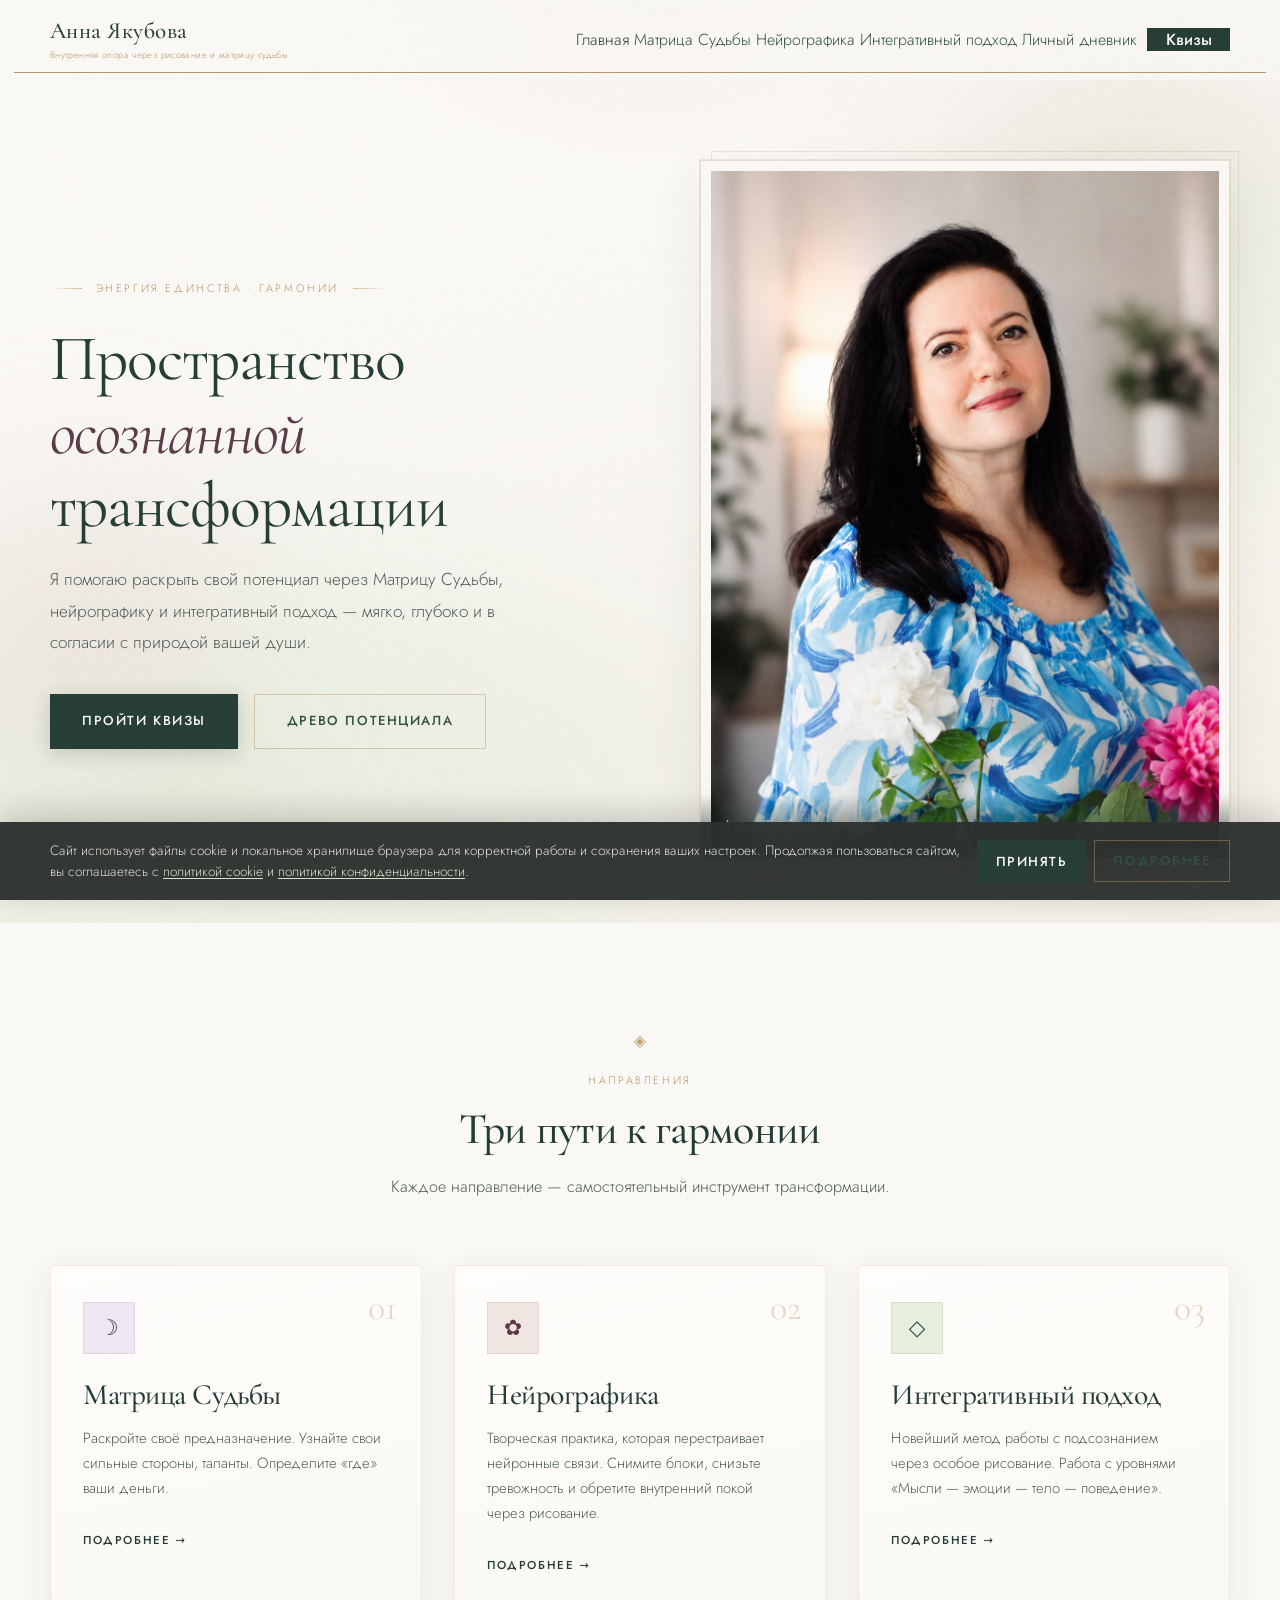
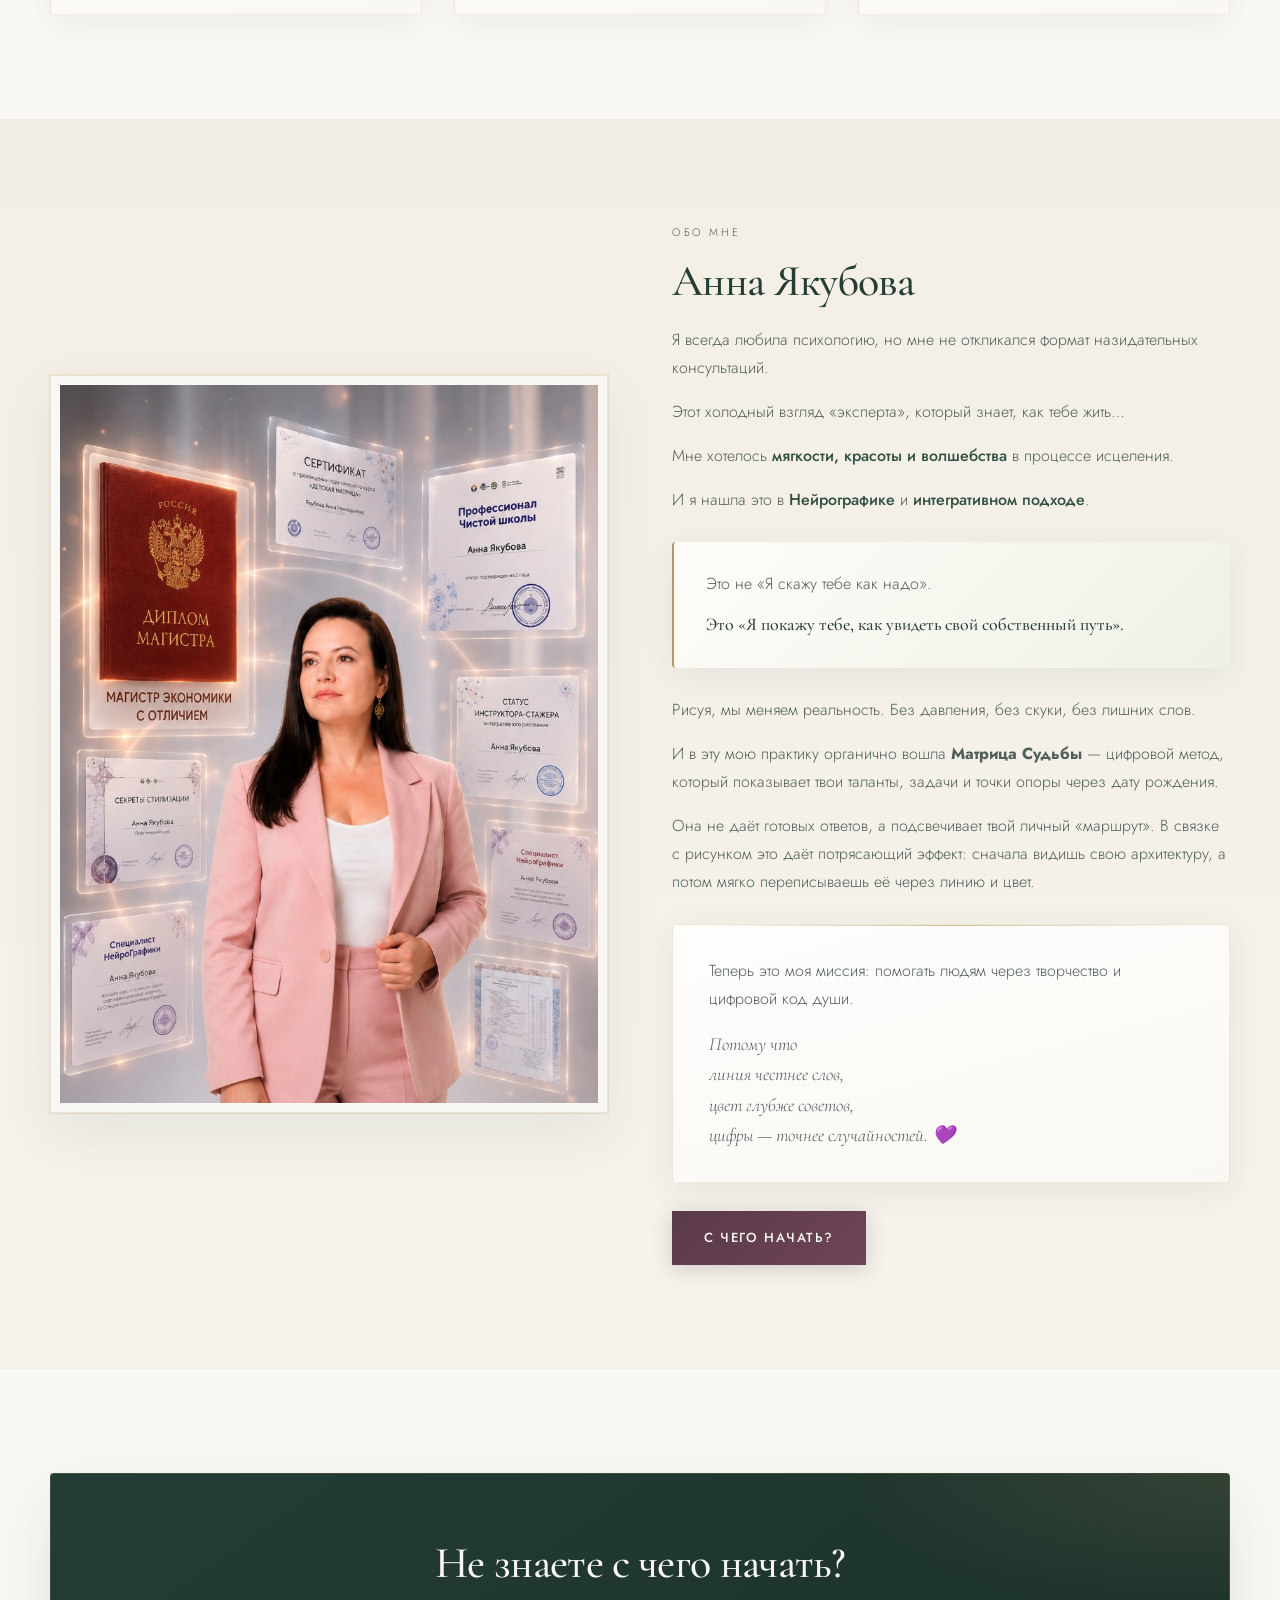
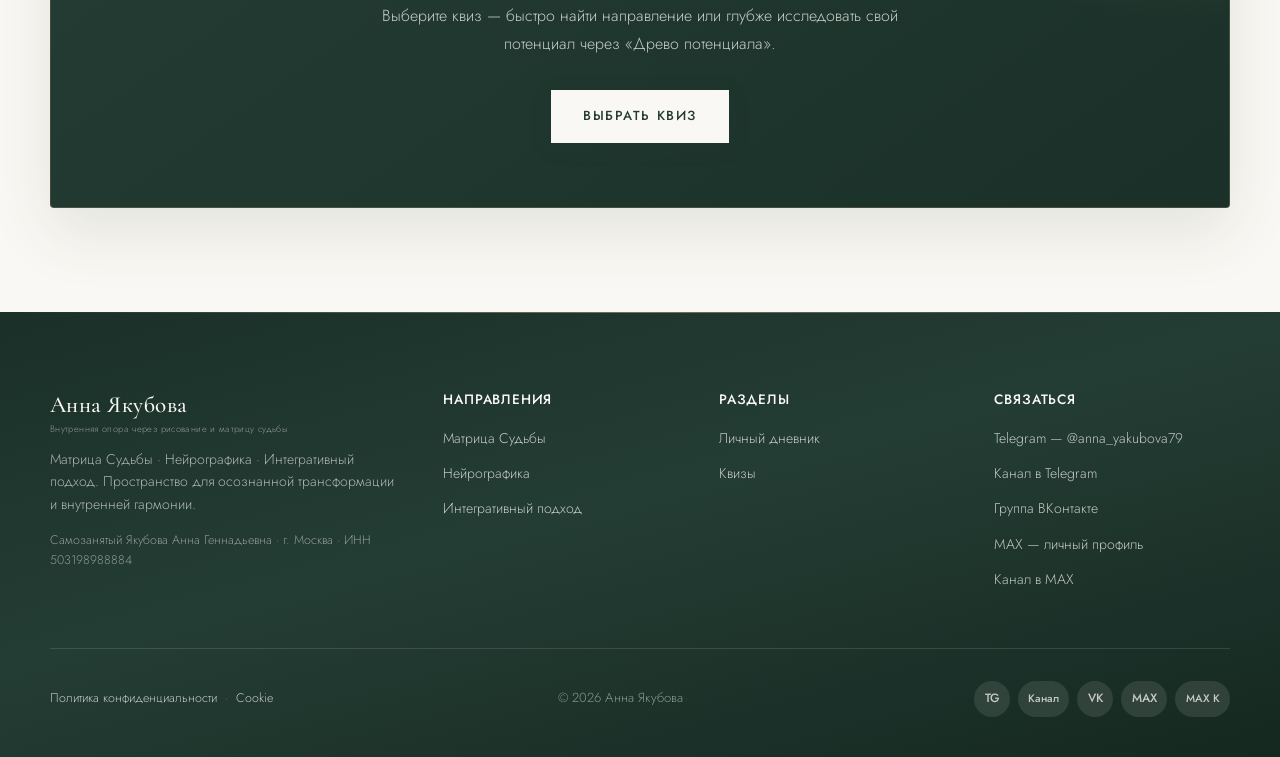
==== index.html @ 4d82ec70 "Заменить слоган «Путь к гармонии» на новый под именем Анны. Co-authored-by: Cursor <cursoragent@curs" ====
﻿<!DOCTYPE html>
<html lang="ru">
<head>
  <meta charset="UTF-8">
  <meta name="viewport" content="width=device-width, initial-scale=1.0">
  <meta name="yandex-verification" content="257dbd13c54fefb5">
  <meta name="description" content="Анна Якубова — эксперт по Матрице Судьбы, нейрографике и интегративному подходу. Гармония, осознанность, трансформация.">
  <title>Анна Якубова — Матрица Судьбы, Нейрографика, Интегративный подход</title>
  <link rel="preconnect" href="https://fonts.googleapis.com">
  <link rel="preconnect" href="https://fonts.gstatic.com" crossorigin>
  <link href="https://fonts.googleapis.com/css2?family=Cormorant+Garamond:ital,wght@0,400;0,500;0,600;1,400;1,500&family=Jost:ital,wght@0,300;0,400;0,500;0,600;1,300&display=swap" rel="stylesheet">
  <link rel="stylesheet" href="css/styles.css?v=premium2026">
  <script src="js/config.js"></script>
  <script src="js/seo.js"></script>
</head>
<body>

  <header class="header">
    <div class="container header__inner">
      <a href="index.html" class="logo">
        <span class="logo__name">Анна Якубова</span>
        <span class="logo__tagline">Внутренняя опора через рисование и матрицу судьбы</span>
      </a>
      <button class="burger" aria-label="Меню">
        <span></span><span></span><span></span>
      </button>
      <nav class="nav">
        <a href="index.html" class="nav__link">Главная</a>
        <a href="matrica-sudby.html" class="nav__link">Матрица Судьбы</a>
        <a href="neyrografika.html" class="nav__link">Нейрографика</a>
        <a href="integrativny-podhod.html" class="nav__link">Интегративный подход</a>
        <a href="dnevnik.html" class="nav__link">Личный дневник</a>
        <a href="quiz.html" class="nav__link nav__link--cta">Квизы</a>
      </nav>
    </div>
  </header>

  <main>
    <section class="hero">
      <div class="hero__bg"></div>
      <div class="hero__orb hero__orb--1"></div>
      <div class="hero__orb hero__orb--2"></div>

      <div class="container hero__layout">
        <div class="hero__content reveal">
          <span class="hero__label">Энергия единства · гармонии</span>
          <h1 class="hero__title">Пространство <em>осознанной</em> трансформации</h1>
          <p class="hero__subtitle">
            Я помогаю раскрыть свой потенциал через Матрицу Судьбы, нейрографику
            и интегративный подход — мягко, глубоко и в согласии с природой вашей души.
          </p>
          <div class="hero__actions">
            <a href="quiz.html" class="btn btn--primary">Пройти квизы</a>
            <a href="potencial-drevo.html" class="btn btn--secondary">Древо потенциала</a>
          </div>
        </div>

        <aside class="hero__aside reveal reveal-delay-2">
          <div class="hero__photo">
            <img
              src="images/anna-yakubova.png"
              alt="Анна Якубова — эксперт по Матрице Судьбы, нейрографике и интегративному подходу"
              width="340"
              height="453"
              loading="eager"
            >
            <span class="hero__photo-caption">Анна Якубова</span>
          </div>
        </aside>
      </div>

      <div class="hero__scroll" aria-hidden="true">
        <span>Листайте</span>
        <div class="hero__scroll-line"></div>
      </div>
    </section>

    <section class="section">
      <div class="container">
        <div class="section__header reveal">
          <div class="ornament"><span class="ornament__symbol">◈</span></div>
          <p class="section__label">Направления</p>
          <h2>Три пути к гармонии</h2>
          <p class="section__desc">
            Каждое направление — самостоятельный инструмент трансформации.
          </p>
        </div>

        <div class="cards">
          <article class="card reveal reveal-delay-1">
            <span class="card__num">01</span>
            <div class="card__icon card__icon--matrix">☽</div>
            <h3 class="card__title">Матрица Судьбы</h3>
            <p class="card__text">
              Раскройте своё предназначение. Узнайте свои сильные стороны, таланты.
              Определите «где» ваши деньги.
            </p>
            <a href="matrica-sudby.html" class="card__link">Подробнее</a>
          </article>

          <article class="card reveal reveal-delay-2">
            <span class="card__num">02</span>
            <div class="card__icon card__icon--neuro">✿</div>
            <h3 class="card__title">Нейрографика</h3>
            <p class="card__text">
              Творческая практика, которая перестраивает нейронные связи.
              Снимите блоки, снизьте тревожность и обретите внутренний покой через рисование.
            </p>
            <a href="neyrografika.html" class="card__link">Подробнее</a>
          </article>

          <article class="card reveal reveal-delay-3">
            <span class="card__num">03</span>
            <div class="card__icon card__icon--integrative">◇</div>
            <h3 class="card__title">Интегративный подход</h3>
            <p class="card__text">
              Новейший метод работы с подсознанием через особое рисование.
              Работа с уровнями «Мысли — эмоции — тело — поведение».
            </p>
            <a href="integrativny-podhod.html" class="card__link">Подробнее</a>
          </article>
        </div>
      </div>
    </section>

    <section class="section section--alt">
      <div class="container about-strip">
        <div class="about-strip__visual reveal">
          <img
            src="images/anna-yakubova-expert.png"
            alt="Анна Якубова — сертифицированный специалист по Матрице Судьбы, нейрографике и интегративному подходу"
            width="480"
            height="640"
            loading="lazy"
          >
        </div>
        <div class="about-strip__text">
          <p class="section__label">Обо мне</p>
          <h2>Анна Якубова</h2>

          <p>
            Я всегда любила психологию, но мне не откликался формат назидательных консультаций.
          </p>
          <p>
            Этот холодный взгляд «эксперта», который знает, как тебе жить…
          </p>
          <p>
            Мне хотелось <span class="text-highlight">мягкости, красоты и волшебства</span>
            в процессе исцеления.
          </p>
          <p>
            И я нашла это в <span class="text-highlight">Нейрографике</span>
            и <span class="text-highlight">интегративном подходе</span>.
          </p>

          <div class="about-contrast">
            <p>Это не «Я скажу тебе как надо».</p>
            <p>Это «Я покажу тебе, как увидеть свой собственный путь».</p>
          </div>

          <p>
            Рисуя, мы меняем реальность.
            Без давления, без скуки, без лишних слов.
          </p>

          <p>
            И в эту мою практику органично вошла <strong>Матрица Судьбы</strong> —
            цифровой метод, который показывает твои таланты, задачи и точки опоры
            через дату рождения.
          </p>
          <p>
            Она не даёт готовых ответов, а подсвечивает твой личный «маршрут».
            В связке с рисунком это даёт потрясающий эффект:
            сначала видишь свою архитектуру, а потом мягко переписываешь её
            через линию и цвет.
          </p>

          <div class="about-mission">
            <p>
              Теперь это моя миссия: помогать людям через творчество и цифровой код души.
            </p>
            <p class="about-mission__verse">
              Потому что<br>
              линия честнее слов,<br>
              цвет глубже советов,<br>
              цифры — точнее случайностей. 💜
            </p>
          </div>

          <a href="quiz.html" class="btn btn--accent" style="margin-top: 1.75rem;">С чего начать?</a>
        </div>
      </div>
    </section>

    <section class="section">
      <div class="container">
        <div class="cta-block reveal">
          <h2>Не знаете с чего начать?</h2>
          <p>
            Выберите квиз — быстро найти направление
            или глубже исследовать свой потенциал через «Древо потенциала».
          </p>
          <a href="quiz.html" class="btn btn--primary">Выбрать квиз</a>
        </div>
      </div>
    </section>
  </main>

  <footer class="footer">
    <div class="container">
      <div class="footer__grid">
        <div class="footer__brand">
          <div class="logo">
            <span class="logo__name">Анна Якубова</span>
            <span class="logo__tagline">Внутренняя опора через рисование и матрицу судьбы</span>
          </div>
          <p class="footer__desc">
            Матрица Судьбы · Нейрографика · Интегративный подход.
            Пространство для осознанной трансформации и внутренней гармонии.
          </p>
        </div>
        <div>
          <h4>Направления</h4>
          <ul>
            <li><a href="matrica-sudby.html">Матрица Судьбы</a></li>
            <li><a href="neyrografika.html">Нейрографика</a></li>
            <li><a href="integrativny-podhod.html">Интегративный подход</a></li>
          </ul>
        </div>
        <div>
          <h4>Разделы</h4>
          <ul>
            <li><a href="dnevnik.html">Личный дневник</a></li>
            <li><a href="quiz.html">Квизы</a></li>
          </ul>
        </div>
        <div>
          <h4>Связаться</h4>
          <ul>
            <li><a href="https://t.me/anna_yakubova79" target="_blank" rel="noopener noreferrer">Telegram — @anna_yakubova79</a></li>
            <li><a href="https://t.me/madam79kotineiro" target="_blank" rel="noopener noreferrer">Канал в Telegram</a></li>
            <li><a href="https://vk.ru/club236251530" target="_blank" rel="noopener noreferrer">Группа ВКонтакте</a></li>
            <li><a href="https://max.ru/u/f9LHodD0cOKiHUxn33v4gxrylSkSrL2RhzH1p6HbsSGW_PwYXz547XMPfik" target="_blank" rel="noopener noreferrer">MAX — личный профиль</a></li>
            <li><a href="https://max.ru/channel_anna_neiroopora" target="_blank" rel="noopener noreferrer">Канал в MAX</a></li>
          </ul>
        </div>
      </div>
      <div class="footer__bottom">
        <span>© 2026 Анна Якубова<a href="admin.html" class="footer__admin-link" title="Вход">·</a></span>
        <div class="social-links">
          <a href="https://t.me/anna_yakubova79" class="social-link" title="Telegram — @anna_yakubova79" target="_blank" rel="noopener noreferrer">TG</a>
          <a href="https://t.me/madam79kotineiro" class="social-link social-link--channel" title="Telegram-канал" target="_blank" rel="noopener noreferrer">Канал</a>
          <a href="https://vk.ru/club236251530" class="social-link" title="Группа ВКонтакте" target="_blank" rel="noopener noreferrer">VK</a>
          <a href="https://max.ru/u/f9LHodD0cOKiHUxn33v4gxrylSkSrL2RhzH1p6HbsSGW_PwYXz547XMPfik" class="social-link" title="MAX — личный профиль" target="_blank" rel="noopener noreferrer">MAX</a>
          <a href="https://max.ru/channel_anna_neiroopora" class="social-link social-link--channel" title="Канал в MAX" target="_blank" rel="noopener noreferrer">MAX К</a>
        </div>
      </div>
    </div>
  </footer>

  <script src="js/cookies.js"></script>
  <script src="js/main.js"></script>
</body>
</html>
---- css/styles.css ----
/* ===== Variables ===== */
:root {
  --ivory: #faf8f4;
  --cream: #f3efe6;
  --mint: #e8f0e4;
  --pistachio: #d4e4c8;
  --evergreen: #243d34;
  --forest: #2f4f42;
  --sage: #b8c4a8;
  --olive: #6b8060;
  --blush: #e8d4d0;
  --lilac: #d8cfe8;
  --mauve: #a88896;
  --plum: #5a3a48;
  --slate: #4f5e58;
  --taupe: #8a8078;
  --sand: #d4c8b8;
  --charcoal: #222826;
  --gold: #b8956a;
  --gold-light: #d4bc94;
  --gold-muted: rgba(184, 149, 106, 0.14);

  --font-serif: 'Cormorant Garamond', Georgia, serif;
  --font-sans: 'Jost', system-ui, sans-serif;

  --radius: 4px;
  --radius-lg: 2px;
  --shadow: 0 8px 32px rgba(36, 61, 52, 0.07);
  --shadow-lg: 0 24px 64px rgba(36, 61, 52, 0.11);
  --shadow-glow: 0 0 0 1px rgba(184, 149, 106, 0.18), 0 20px 50px rgba(36, 61, 52, 0.08);
  --transition: 0.45s cubic-bezier(0.22, 1, 0.36, 1);
  --transition-slow: 0.75s cubic-bezier(0.22, 1, 0.36, 1);

  --header-h: 80px;
  --container: 1180px;
}

/* ===== Reset & Base ===== */
*, *::before, *::after { box-sizing: border-box; margin: 0; padding: 0; }

html { scroll-behavior: smooth; }

body {
  font-family: var(--font-sans);
  font-size: 1rem;
  font-weight: 300;
  line-height: 1.75;
  color: var(--charcoal);
  background: var(--ivory);
  overflow-x: hidden;
  text-rendering: optimizeLegibility;
  -webkit-font-smoothing: antialiased;
}

body::before {
  content: '';
  position: fixed;
  inset: 0;
  pointer-events: none;
  z-index: 9999;
  opacity: 0.035;
  background-image: url("data:image/svg+xml,%3Csvg viewBox='0 0 256 256' xmlns='http://www.w3.org/2000/svg'%3E%3Cfilter id='n'%3E%3CfeTurbulence type='fractalNoise' baseFrequency='0.85' numOctaves='4' stitchTiles='stitch'/%3E%3C/filter%3E%3Crect width='100%25' height='100%25' filter='url(%23n)'/%3E%3C/svg%3E");
}

::selection {
  background: rgba(184, 149, 106, 0.28);
  color: var(--evergreen);
}

body.menu-open { overflow: hidden; }

img { max-width: 100%; height: auto; display: block; }

a { color: var(--forest); text-decoration: none; transition: color 0.2s; }
a:hover { color: var(--plum); }

h1, h2, h3, h4 {
  font-family: var(--font-serif);
  font-weight: 500;
  line-height: 1.15;
  color: var(--evergreen);
  letter-spacing: -0.015em;
}

h1 { font-size: clamp(2.4rem, 5.5vw, 4rem); font-weight: 400; }
h2 { font-size: clamp(1.85rem, 3.8vw, 2.75rem); }
h3 { font-size: clamp(1.35rem, 2.5vw, 1.85rem); }
h4 { font-size: 0.82rem; font-family: var(--font-sans); font-weight: 500; letter-spacing: 0.14em; text-transform: uppercase; color: var(--olive); }

p { margin-bottom: 1rem; }
p:last-child { margin-bottom: 0; }

ul { list-style: none; }

.container {
  width: min(var(--container), 100% - 2.5rem);
  margin-inline: auto;
}

.visually-hidden {
  position: absolute;
  width: 1px;
  height: 1px;
  padding: 0;
  margin: -1px;
  overflow: hidden;
  clip: rect(0, 0, 0, 0);
  border: 0;
}

/* ===== Buttons ===== */
.btn {
  display: inline-flex;
  align-items: center;
  justify-content: center;
  gap: 0.5rem;
  padding: 0.95rem 2rem;
  font-family: var(--font-sans);
  font-size: 0.82rem;
  font-weight: 500;
  letter-spacing: 0.12em;
  text-transform: uppercase;
  border-radius: 0;
  border: none;
  cursor: pointer;
  transition: transform var(--transition), box-shadow var(--transition), background var(--transition), color var(--transition);
  text-decoration: none;
  position: relative;
  overflow: hidden;
}

.btn::after {
  content: '';
  position: absolute;
  inset: 0;
  background: linear-gradient(120deg, transparent 30%, rgba(255, 255, 255, 0.12) 50%, transparent 70%);
  transform: translateX(-120%);
  transition: transform 0.6s ease;
}

.btn:hover::after { transform: translateX(120%); }

.btn:hover { transform: translateY(-2px); box-shadow: var(--shadow); }

.btn--primary {
  background: var(--evergreen);
  color: var(--ivory);
  box-shadow: 0 4px 20px rgba(36, 61, 52, 0.2);
}
.btn--primary:hover { background: var(--forest); color: var(--ivory); box-shadow: var(--shadow-lg); }

.btn--secondary {
  background: transparent;
  color: var(--forest);
  border: 1px solid rgba(184, 149, 106, 0.45);
}
.btn--secondary:hover { background: var(--gold-muted); color: var(--evergreen); border-color: var(--gold); }

.btn--accent {
  background: linear-gradient(135deg, var(--plum) 0%, #6d4456 100%);
  color: var(--ivory);
  box-shadow: 0 4px 20px rgba(90, 58, 72, 0.22);
}
.btn--accent:hover { background: linear-gradient(135deg, #6d4456 0%, var(--plum) 100%); color: var(--ivory); }

.btn:disabled {
  opacity: 0.45;
  cursor: not-allowed;
  transform: none;
  box-shadow: none;
}

/* ===== Header ===== */
.header {
  position: fixed;
  top: 0;
  left: 0;
  right: 0;
  z-index: 100;
  height: var(--header-h);
  background: rgba(250, 248, 244, 0.72);
  backdrop-filter: blur(20px) saturate(1.2);
  border-bottom: 1px solid transparent;
  transition: background var(--transition), border-color var(--transition), box-shadow var(--transition), height var(--transition);
}

.header--scrolled {
  height: 68px;
  background: rgba(250, 248, 244, 0.94);
  border-bottom-color: rgba(184, 149, 106, 0.22);
  box-shadow: 0 8px 32px rgba(36, 61, 52, 0.06);
}

.header__inner {
  display: flex;
  align-items: center;
  justify-content: space-between;
  height: 100%;
}

.logo {
  display: flex;
  flex-direction: column;
  text-decoration: none;
  color: inherit;
}

.logo__name {
  font-family: var(--font-serif);
  font-size: 1.45rem;
  font-weight: 500;
  color: var(--evergreen);
  line-height: 1.15;
  letter-spacing: 0.02em;
}

.logo__tagline {
  display: block;
  max-width: 15rem;
  font-size: 0.58rem;
  color: var(--gold);
  letter-spacing: 0.04em;
  line-height: 1.45;
  text-transform: none;
  margin-top: 0.2rem;
}

.footer .logo__tagline {
  max-width: 16rem;
}
  display: flex;
  align-items: center;
  gap: 0.15rem;
}

.nav__link {
  padding: 0.55rem 0.9rem;
  font-size: 0.78rem;
  letter-spacing: 0.06em;
  text-transform: uppercase;
  color: var(--slate);
  border-radius: 0;
  transition: color var(--transition), background var(--transition);
  position: relative;
}

.nav__link::after {
  content: '';
  position: absolute;
  left: 0.9rem;
  right: 0.9rem;
  bottom: 0.35rem;
  height: 1px;
  background: var(--gold);
  transform: scaleX(0);
  transform-origin: left;
  transition: transform var(--transition);
}

.nav__link:hover::after,
.nav__link--active::after {
  transform: scaleX(1);
}

.nav__link:hover,
.nav__link--active {
  color: var(--evergreen);
  background: transparent;
}

.nav__link--cta {
  background: var(--evergreen);
  color: var(--ivory);
  font-weight: 500;
  margin-left: 0.35rem;
  padding-inline: 1.15rem;
}

.nav__link--cta::after { display: none; }

.nav__link--cta:hover {
  background: var(--forest);
  color: var(--ivory);
}

.burger {
  display: none;
  flex-direction: column;
  gap: 5px;
  background: none;
  border: none;
  cursor: pointer;
  padding: 0.5rem;
}

.burger span {
  display: block;
  width: 24px;
  height: 2px;
  background: var(--forest);
  transition: transform 0.3s, opacity 0.3s;
}

.burger--active span:nth-child(1) { transform: translateY(7px) rotate(45deg); }
.burger--active span:nth-child(2) { opacity: 0; }
.burger--active span:nth-child(3) { transform: translateY(-7px) rotate(-45deg); }

/* ===== Hero ===== */
.hero {
  position: relative;
  min-height: 100vh;
  display: flex;
  flex-direction: column;
  justify-content: center;
  padding-top: var(--header-h);
  overflow: hidden;
}

.hero__bg {
  position: absolute;
  inset: 0;
  background:
    radial-gradient(ellipse 90% 70% at 15% 85%, rgba(212, 228, 200, 0.45) 0%, transparent 55%),
    radial-gradient(ellipse 55% 45% at 88% 18%, rgba(232, 212, 208, 0.32) 0%, transparent 50%),
    radial-gradient(ellipse 40% 30% at 50% 0%, rgba(184, 149, 106, 0.08) 0%, transparent 60%),
    linear-gradient(165deg, #fdfbf7 0%, var(--ivory) 42%, var(--cream) 100%);
  z-index: 0;
}

.hero__orb {
  position: absolute;
  border-radius: 50%;
  filter: blur(80px);
  opacity: 0.35;
  z-index: 0;
  animation: orbFloat 18s ease-in-out infinite;
}

.hero__orb--2 { animation-delay: -9s; }

@keyframes orbFloat {
  0%, 100% { transform: translate(0, 0) scale(1); }
  50% { transform: translate(12px, -18px) scale(1.05); }
}

.hero__orb--1 {
  width: 400px;
  height: 400px;
  background: var(--pistachio);
  top: 10%;
  right: -5%;
}

.hero__orb--2 {
  width: 300px;
  height: 300px;
  background: var(--blush);
  bottom: 15%;
  left: -5%;
}

.hero__layout {
  position: relative;
  z-index: 1;
  display: grid;
  grid-template-columns: 1.05fr 0.95fr;
  gap: 4rem;
  align-items: center;
  padding-block: 5rem 4rem;
}

.hero__label {
  display: inline-flex;
  align-items: center;
  gap: 0.85rem;
  font-size: 0.68rem;
  letter-spacing: 0.24em;
  text-transform: uppercase;
  color: var(--gold);
  margin-bottom: 1.5rem;
}

.hero__label::before,
.hero__label::after {
  content: '';
  width: 2rem;
  height: 1px;
  background: linear-gradient(90deg, transparent, var(--gold-light));
}

.hero__label::after {
  background: linear-gradient(90deg, var(--gold-light), transparent);
}

.hero__title {
  margin-bottom: 1.35rem;
}

.hero__title em {
  font-style: italic;
  font-weight: 400;
  color: var(--plum);
}

.hero__subtitle {
  font-size: 1.08rem;
  color: var(--slate);
  max-width: 500px;
  margin-bottom: 2.25rem;
  line-height: 1.8;
}

.hero__actions {
  display: flex;
  flex-wrap: wrap;
  gap: 1rem;
}

.hero__photo {
  position: relative;
  padding: 0.65rem;
  background: var(--ivory);
  border: 1px solid rgba(184, 149, 106, 0.28);
  box-shadow: var(--shadow-glow);
}

.hero__photo::before {
  content: '';
  position: absolute;
  inset: -10px -10px 10px 10px;
  border: 1px solid rgba(184, 149, 106, 0.22);
  pointer-events: none;
  z-index: -1;
}

.hero__photo img {
  width: 100%;
  aspect-ratio: 3/4;
  object-fit: cover;
}

.hero__photo-caption {
  position: absolute;
  bottom: 0;
  left: 0;
  right: 0;
  padding: 1rem 1.25rem;
  background: linear-gradient(transparent, rgba(45, 74, 62, 0.75));
  color: var(--ivory);
  font-family: var(--font-serif);
  font-size: 1.1rem;
  font-style: italic;
}

.hero__scroll {
  position: absolute;
  bottom: 2rem;
  left: 50%;
  transform: translateX(-50%);
  display: flex;
  flex-direction: column;
  align-items: center;
  gap: 0.5rem;
  font-size: 0.72rem;
  letter-spacing: 0.15em;
  text-transform: uppercase;
  color: var(--taupe);
  z-index: 1;
}

.hero__scroll-line {
  width: 1px;
  height: 40px;
  background: linear-gradient(var(--sage), transparent);
  animation: scrollPulse 2s ease-in-out infinite;
}

@keyframes scrollPulse {
  0%, 100% { opacity: 0.4; transform: scaleY(0.8); }
  50% { opacity: 1; transform: scaleY(1); }
}

/* ===== Sections ===== */
.section {
  padding: 6.5rem 0;
  position: relative;
}

.section--alt {
  background: linear-gradient(180deg, var(--cream) 0%, rgba(243, 239, 230, 0.6) 100%);
}

.section__header {
  text-align: center;
  max-width: 680px;
  margin: 0 auto 4rem;
}

.section__label {
  font-size: 0.68rem;
  letter-spacing: 0.24em;
  text-transform: uppercase;
  color: var(--gold);
  margin-bottom: 0.85rem;
}

.section__desc {
  color: var(--slate);
  margin-top: 1.15rem;
  font-size: 1.02rem;
  line-height: 1.75;
}

.ornament__symbol {
  font-size: 1rem;
  color: var(--gold);
  opacity: 0.85;
}

.cards {
  display: grid;
  grid-template-columns: repeat(3, 1fr);
  gap: 2rem;
}

.card {
  position: relative;
  background: linear-gradient(168deg, #fffdfb 0%, var(--ivory) 100%);
  border-radius: var(--radius);
  padding: 2.25rem 2rem;
  border: 1px solid rgba(184, 149, 106, 0.16);
  box-shadow: var(--shadow);
  transition: transform var(--transition), box-shadow var(--transition), border-color var(--transition);
  overflow: hidden;
}

.card::before {
  content: '';
  position: absolute;
  top: 0;
  left: 2rem;
  right: 2rem;
  height: 1px;
  background: linear-gradient(90deg, transparent, var(--gold-light), transparent);
  opacity: 0;
  transition: opacity var(--transition);
}

.card:hover {
  transform: translateY(-6px);
  box-shadow: var(--shadow-glow);
  border-color: rgba(184, 149, 106, 0.32);
}

.card:hover::before { opacity: 1; }

.card__num {
  position: absolute;
  top: 1.5rem;
  right: 1.5rem;
  font-family: var(--font-serif);
  font-size: 2.25rem;
  font-weight: 400;
  color: rgba(184, 149, 106, 0.35);
  line-height: 1;
}

.card__icon {
  width: 52px;
  height: 52px;
  display: flex;
  align-items: center;
  justify-content: center;
  border-radius: 0;
  font-size: 1.35rem;
  margin-bottom: 1.5rem;
  border: 1px solid rgba(184, 149, 106, 0.2);
}

.card__link {
  font-size: 0.72rem;
  font-weight: 500;
  letter-spacing: 0.14em;
  text-transform: uppercase;
  color: var(--evergreen);
}

.card__icon--matrix { background: rgba(216, 207, 232, 0.45); color: var(--plum); }
.card__icon--neuro { background: rgba(232, 212, 208, 0.55); color: var(--plum); }
.card__icon--integrative { background: rgba(212, 228, 200, 0.55); color: var(--forest); }

.card__title { margin-bottom: 0.85rem; }

.card__text {
  font-size: 0.92rem;
  color: var(--slate);
  margin-bottom: 1.5rem;
  line-height: 1.7;
}

.card__link::after { content: ' →'; }

.ornament { margin-bottom: 1rem; }

/* ===== About Strip ===== */
.about-strip {
  display: grid;
  grid-template-columns: 1fr 1fr;
  gap: 4rem;
  align-items: center;
}

.about-strip__visual {
  position: relative;
  padding: 0.55rem;
  background: var(--ivory);
  border: 1px solid rgba(184, 149, 106, 0.22);
  box-shadow: var(--shadow-glow);
}

.about-strip__visual img {
  width: 100%;
  aspect-ratio: 3 / 4;
  object-fit: cover;
  object-position: center top;
}

.about-strip__text h2 { margin-bottom: 1.25rem; }
.about-strip__text p { color: var(--slate); }

.about-contrast {
  margin: 1.75rem 0;
  padding: 1.75rem 2rem;
  background: linear-gradient(135deg, rgba(255, 253, 249, 0.95) 0%, rgba(232, 240, 228, 0.5) 100%);
  border-radius: var(--radius);
  border-left: 2px solid var(--gold);
  box-shadow: var(--shadow);
}

.about-contrast p {
  margin-bottom: 0.65rem;
}

.about-contrast p:last-child {
  margin-bottom: 0;
  font-family: var(--font-serif);
  font-size: 1.12rem;
  color: var(--evergreen);
  font-weight: 500;
}

.about-mission {
  margin-top: 1.75rem;
  padding: 2rem 2.25rem;
  background: linear-gradient(165deg, #fffdfb 0%, var(--ivory) 100%);
  border-radius: var(--radius);
  border: 1px solid rgba(184, 149, 106, 0.2);
  box-shadow: var(--shadow);
  position: relative;
}

.about-mission::before {
  content: '';
  position: absolute;
  top: 0;
  left: 2rem;
  right: 2rem;
  height: 1px;
  background: linear-gradient(90deg, transparent, var(--gold-light), transparent);
}

.about-mission__verse {
  font-family: var(--font-serif);
  font-size: 1.15rem;
  font-style: italic;
  color: var(--plum);
  line-height: 1.65;
  margin-bottom: 0 !important;
}

.cta-block {
  text-align: center;
  background: linear-gradient(145deg, var(--evergreen) 0%, #1a3028 100%);
  border-radius: var(--radius);
  padding: 4rem 2.5rem;
  border: 1px solid rgba(184, 149, 106, 0.25);
  box-shadow: var(--shadow-lg);
  color: var(--ivory);
  position: relative;
  overflow: hidden;
}

.cta-block::before {
  content: '';
  position: absolute;
  inset: 0;
  background: radial-gradient(ellipse 60% 80% at 100% 0%, rgba(184, 149, 106, 0.15) 0%, transparent 55%);
  pointer-events: none;
}

.cta-block h2 {
  color: var(--ivory);
  margin-bottom: 0.85rem;
  position: relative;
}

.cta-block p {
  color: rgba(250, 248, 244, 0.78);
  margin-bottom: 2rem;
  max-width: 520px;
  margin-inline: auto;
  position: relative;
}

.cta-block .btn--primary {
  background: var(--ivory);
  color: var(--evergreen);
  position: relative;
}

.cta-block .btn--primary:hover {
  background: var(--gold-light);
  color: var(--evergreen);
}

/* ===== Page Hero ===== */
.page-hero {
  position: relative;
  padding: calc(var(--header-h) + 3rem) 0 3rem;
  overflow: hidden;
}

.page-hero .container { position: relative; z-index: 1; }

.page-hero--compact { padding-bottom: 2rem; }

.page-hero__bg {
  position: absolute;
  inset: 0;
  background:
    radial-gradient(ellipse 70% 80% at 50% 100%, rgba(212, 228, 200, 0.35) 0%, transparent 60%),
    radial-gradient(ellipse 50% 40% at 90% 10%, rgba(184, 149, 106, 0.08) 0%, transparent 50%),
    linear-gradient(180deg, var(--cream) 0%, var(--ivory) 100%);
  z-index: 0;
}

.page-hero__breadcrumb {
  font-size: 0.68rem;
  letter-spacing: 0.16em;
  text-transform: uppercase;
  color: var(--taupe);
  margin-bottom: 1.25rem;
}

.page-hero__breadcrumb a { color: var(--olive); }

.page-hero__title { margin-bottom: 1rem; }

.page-hero__desc {
  font-size: 1.05rem;
  color: var(--slate);
  max-width: 600px;
}

.page-hero__desc--center {
  text-align: center;
  margin-inline: auto;
}

.page-hero--integrative .page-hero__title { display: none; }

.integrative-banner {
  margin-bottom: 1.5rem;
  border-radius: var(--radius-lg);
  overflow: hidden;
  box-shadow: var(--shadow-lg);
}

.integrative-banner img {
  width: 100%;
  max-height: 420px;
  object-fit: cover;
}

/* ===== Content ===== */
.content {
  padding: 4rem 0 5rem;
}

.content--matrix {
  position: relative;
  overflow: hidden;
}

.content--matrix::before {
  content: '';
  position: absolute;
  inset: 0;
  background: url('../images/matrica-sudby-bg.png') center center / min(680px, 92vw) no-repeat;
  opacity: 0.24;
  pointer-events: none;
  z-index: 0;
}

.content--matrix::after {
  content: '';
  position: absolute;
  inset: 0;
  background: linear-gradient(
    180deg,
    rgba(248, 246, 240, 0.62) 0%,
    rgba(248, 246, 240, 0.55) 50%,
    rgba(248, 246, 240, 0.68) 100%
  );
  pointer-events: none;
  z-index: 0;
}

.content--matrix > .container {
  position: relative;
  z-index: 1;
}

.content--embed { padding-top: 2rem; }

.content__grid {
  display: grid;
  grid-template-columns: 1fr 280px;
  gap: 3rem;
  align-items: start;
}

.content__main h3 { margin: 2rem 0 1rem; }

.content-lead {
  font-size: 1.15rem;
  line-height: 1.65;
  margin-bottom: 1.5rem;
}

.text-highlight {
  color: var(--forest);
  font-weight: 500;
}

.definition-block,
.author-block,
.how-it-works,
.navigator-callout,
.cert-callout {
  background: var(--mint);
  border-radius: var(--radius);
  padding: 1.5rem 1.75rem;
  margin: 1.75rem 0;
  border-left: 3px solid var(--sage);
}

.navigator-callout__label,
.cert-callout p {
  font-size: 0.78rem;
  letter-spacing: 0.1em;
  text-transform: uppercase;
  color: var(--olive);
  margin-bottom: 0.5rem;
}

/* ===== Certificate Showcase ===== */
.certificate-showcase {
  margin: 2.5rem 0 0;
  padding: 2.25rem 2rem 2rem;
  background: linear-gradient(165deg, var(--cream) 0%, var(--ivory) 45%, rgba(216, 207, 232, 0.18) 100%);
  border-radius: var(--radius-lg);
  border: 1px solid rgba(184, 196, 168, 0.35);
  text-align: center;
}

.certificate-showcase__label {
  font-size: 0.78rem;
  letter-spacing: 0.12em;
  text-transform: uppercase;
  color: var(--plum);
  margin-bottom: 0.5rem;
}

.certificate-showcase h3 {
  margin: 0 0 0.75rem;
}

.certificate-showcase__intro {
  max-width: 36rem;
  margin-inline: auto;
  margin-bottom: 0;
  color: var(--slate);
  font-size: 0.98rem;
}

.certificate-frame {
  margin: 2rem auto 0;
  max-width: 340px;
}

.certificate-frame__outer {
  padding: 10px;
  background: linear-gradient(145deg, var(--lilac) 0%, var(--sage) 50%, var(--mauve) 100%);
  border-radius: calc(var(--radius) + 4px);
  box-shadow:
    var(--shadow-lg),
    inset 0 1px 0 rgba(255, 255, 255, 0.45);
}

.certificate-frame__inner {
  padding: 12px;
  background: #fff;
  border-radius: var(--radius);
  border: 1px solid rgba(107, 74, 90, 0.12);
  box-shadow: inset 0 0 0 1px rgba(255, 255, 255, 0.8);
}

.certificate-frame__inner img {
  width: 100%;
  border-radius: calc(var(--radius) - 4px);
  box-shadow: 0 2px 16px rgba(45, 74, 62, 0.1);
}

.certificate-frame__caption {
  margin-top: 1rem;
  font-size: 0.82rem;
  font-style: italic;
  color: var(--taupe);
  letter-spacing: 0.02em;
}

.certificate-showcase__note {
  margin-top: 1.75rem;
  padding-top: 1.5rem;
  border-top: 1px solid rgba(184, 196, 168, 0.35);
  font-size: 0.78rem;
  letter-spacing: 0.08em;
  text-transform: uppercase;
  color: var(--olive);
}

.certificate-section {
  padding: 5rem 0;
}

.certificate-showcase--gallery {
  margin: 0;
  padding: 3rem 2.5rem 2.5rem;
  background: linear-gradient(
    165deg,
    var(--ivory) 0%,
    rgba(232, 212, 208, 0.25) 35%,
    rgba(216, 207, 232, 0.22) 70%,
    var(--cream) 100%
  );
}

.certificate-showcase--gallery h2 {
  margin-bottom: 0.75rem;
}

.certificate-showcase--gallery .ornament {
  margin-bottom: 0.75rem;
}

.certificate-gallery {
  display: grid;
  grid-template-columns: repeat(3, minmax(0, 1fr));
  gap: 2rem;
  margin-top: 2.5rem;
  align-items: start;
}

.certificate-gallery__item {
  display: flex;
  flex-direction: column;
  transition: transform 0.35s ease;
}

.certificate-gallery__item:hover {
  transform: translateY(-6px);
}

.certificate-gallery .certificate-frame {
  margin: 0;
  max-width: none;
}

.certificate-frame__outer--neuro {
  background: linear-gradient(
    145deg,
    var(--blush) 0%,
    var(--lilac) 42%,
    rgba(196, 168, 180, 0.85) 100%
  );
}

.certificate-gallery__item:nth-child(2) .certificate-frame__outer--neuro {
  background: linear-gradient(
    145deg,
    var(--lilac) 0%,
    var(--sage) 50%,
    var(--mauve) 100%
  );
}

.certificate-gallery__item:nth-child(3) .certificate-frame__outer--neuro {
  background: linear-gradient(
    145deg,
    rgba(216, 207, 232, 0.95) 0%,
    var(--blush) 55%,
    var(--plum) 100%
  );
}

.certificate-frame__caption strong {
  display: block;
  font-family: var(--font-serif);
  font-size: 1rem;
  font-style: normal;
  font-weight: 500;
  color: var(--evergreen);
  margin-bottom: 0.25rem;
}

.certificate-frame__caption span {
  display: block;
  font-size: 0.8rem;
}

.certificate-gallery--duo {
  grid-template-columns: repeat(2, minmax(0, 1fr));
  gap: 2.5rem;
}

.certificate-frame--landscape {
  max-width: none;
}

.certificate-showcase--gallery .certificate-frame--landscape .certificate-frame__inner img {
  aspect-ratio: 16 / 10;
  object-fit: cover;
}

.certificate-frame__outer--matrix {
  background: linear-gradient(
    145deg,
    rgba(232, 212, 208, 0.95) 0%,
    var(--lilac) 45%,
    rgba(216, 200, 184, 0.9) 100%
  );
}

.certificate-gallery--duo .certificate-gallery__item:nth-child(2) .certificate-frame__outer--matrix {
  background: linear-gradient(
    145deg,
    var(--lilac) 0%,
    rgba(232, 212, 208, 0.85) 50%,
    var(--sand) 100%
  );
}

.certificate-showcase--gallery.certificate-showcase--matrix {
  background: linear-gradient(
    165deg,
    var(--ivory) 0%,
    rgba(216, 207, 232, 0.2) 40%,
    rgba(232, 212, 208, 0.28) 100%
  );
}

.info-cards {
  display: grid;
  grid-template-columns: repeat(auto-fill, minmax(200px, 1fr));
  gap: 1rem;
  margin: 1.25rem 0;
}

.info-cards li {
  background: var(--ivory);
  border: 1px solid rgba(184, 196, 168, 0.35);
  border-radius: var(--radius);
  padding: 1.25rem;
}

.info-cards li strong {
  display: block;
  font-family: var(--font-serif);
  font-size: 1.05rem;
  color: var(--evergreen);
  margin-bottom: 0.35rem;
}

.info-cards li span,
.info-cards--compact li {
  font-size: 0.88rem;
  color: var(--slate);
}

.info-more {
  font-style: italic;
  color: var(--taupe);
  font-size: 0.9rem;
}

.levels-strip {
  display: grid;
  grid-template-columns: repeat(4, 1fr);
  gap: 1rem;
  margin: 1.5rem 0;
}

.levels-strip li {
  background: var(--pistachio);
  border-radius: var(--radius);
  padding: 1.25rem;
  text-align: center;
  font-family: var(--font-serif);
  font-size: 1.1rem;
  color: var(--evergreen);
}

.levels-strip li span {
  display: block;
  font-family: var(--font-sans);
  font-size: 0.72rem;
  letter-spacing: 0.08em;
  text-transform: uppercase;
  color: var(--olive);
  margin-bottom: 0.35rem;
}

.content__sidebar {
  position: sticky;
  top: calc(var(--header-h) + 1.5rem);
  background: linear-gradient(168deg, #fffdfb 0%, var(--ivory) 100%);
  border-radius: var(--radius);
  padding: 2rem;
  border: 1px solid rgba(184, 149, 106, 0.18);
  box-shadow: var(--shadow);
}

.content__sidebar h4 {
  margin-bottom: 1rem;
  color: var(--forest);
}

.sidebar-list li {
  display: flex;
  align-items: flex-start;
  gap: 0.55rem;
  padding: 0.5rem 0;
  font-size: 0.9rem;
  color: var(--slate);
  border-bottom: 1px solid rgba(184, 196, 168, 0.25);
}

.sidebar-list__label {
  flex: 1;
  min-width: 0;
}

.sidebar-sticker {
  flex-shrink: 0;
  display: inline-flex;
  align-items: center;
  justify-content: center;
  min-width: 2rem;
  height: 1.25rem;
  margin-top: 0.1rem;
  padding: 0 0.35rem;
  font-size: 0.58rem;
  font-weight: 700;
  letter-spacing: 0.04em;
  line-height: 1;
  color: #fff;
  background: linear-gradient(180deg, #ff4a42 0%, #e51f18 100%);
  border-radius: 7px 0 7px 0;
  box-shadow: 0 2px 5px rgba(229, 31, 24, 0.35);
}

.sidebar-list li:last-child { border-bottom: none; }

/* ===== Neuro Showcase ===== */
.neuro-showcase__grid {
  display: grid;
  grid-template-columns: 1fr 1fr;
  gap: 3rem;
  align-items: center;
}

.neuro-showcase__visual {
  position: relative;
}

.neuro-showcase__glow {
  position: absolute;
  inset: -20%;
  background: radial-gradient(circle, rgba(212, 228, 200, 0.5) 0%, transparent 70%);
  z-index: 0;
}

.neuro-showcase__visual img {
  position: relative;
  z-index: 1;
  border-radius: var(--radius-lg);
  box-shadow: var(--shadow-lg);
}

.neuro-showcase__text h2 { margin: 0.75rem 0 1.25rem; }
.neuro-showcase__text p { color: var(--slate); margin-bottom: 1rem; }

/* ===== Diary ===== */
.diary-filters {
  display: flex;
  flex-wrap: wrap;
  gap: 0.5rem;
  margin-bottom: 2.5rem;
}

.diary-filter {
  padding: 0.55rem 1.25rem;
  font-family: var(--font-sans);
  font-size: 0.85rem;
  background: var(--cream);
  color: var(--slate);
  border: 1.5px solid transparent;
  border-radius: 999px;
  cursor: pointer;
  transition: all 0.2s;
}

.diary-filter:hover { background: var(--mint); color: var(--forest); }

.diary-filter--active {
  background: var(--forest);
  color: var(--ivory);
}

.diary-grid {
  display: grid;
  grid-template-columns: repeat(auto-fill, minmax(300px, 1fr));
  gap: 1.5rem;
}

/* ===== Diary Notes (short quotes & topics) ===== */
.diary-notes {
  display: grid;
  grid-template-columns: repeat(auto-fill, minmax(280px, 1fr));
  gap: 1.25rem;
  margin-bottom: 3.5rem;
}

.diary-note {
  display: flex;
  flex-direction: column;
  background: var(--ivory);
  border-radius: var(--radius);
  padding: 1.5rem 1.5rem 1.25rem;
  border: 1px solid rgba(184, 196, 168, 0.35);
  box-shadow: var(--shadow);
  text-decoration: none;
  color: inherit;
  transition: transform 0.25s, box-shadow 0.25s, border-color 0.25s;
  min-height: 100%;
}

.diary-note:hover {
  transform: translateY(-4px);
  box-shadow: var(--shadow-lg);
  border-color: var(--sage);
  color: inherit;
}

.diary-note--quote {
  background: linear-gradient(160deg, var(--ivory) 0%, var(--cream) 100%);
}

.diary-note--topic {
  border-left: 3px solid var(--forest);
}

.diary-note__top {
  display: flex;
  flex-wrap: wrap;
  align-items: center;
  gap: 0.5rem;
  margin-bottom: 1rem;
}

.diary-note__type {
  font-size: 0.68rem;
  letter-spacing: 0.1em;
  text-transform: uppercase;
  color: var(--olive);
  background: var(--pistachio);
  padding: 0.2rem 0.55rem;
  border-radius: 999px;
}

.diary-note__topic {
  font-size: 0.75rem;
  color: var(--plum);
  font-style: italic;
}

.diary-note__quote {
  flex: 1;
  font-family: var(--font-serif);
  font-size: clamp(1.1rem, 2.5vw, 1.35rem);
  font-style: italic;
  line-height: 1.55;
  color: var(--evergreen);
  margin: 0 0 1.25rem;
  border: none;
  padding: 0;
}

.diary-note__title {
  font-family: var(--font-serif);
  font-size: 1.2rem;
  color: var(--evergreen);
  margin-bottom: 0.5rem;
  line-height: 1.3;
}

.diary-note__text {
  flex: 1;
  font-size: 0.9rem;
  color: var(--slate);
  line-height: 1.6;
  margin-bottom: 1.25rem;
}

.diary-note__footer {
  display: flex;
  flex-wrap: wrap;
  align-items: center;
  justify-content: space-between;
  gap: 0.5rem;
  padding-top: 0.85rem;
  border-top: 1px solid rgba(184, 196, 168, 0.3);
  margin-top: auto;
}

.diary-note__footer time {
  font-size: 0.75rem;
  color: var(--taupe);
}

.diary-note__link {
  font-size: 0.78rem;
  font-weight: 500;
  color: var(--forest);
  display: flex;
  align-items: center;
  gap: 0.4rem;
}

.diary-note__social {
  font-size: 0.65rem;
  letter-spacing: 0.04em;
  text-transform: uppercase;
  padding: 0.15rem 0.45rem;
  border-radius: 4px;
  background: var(--mint);
  color: var(--forest);
}

.diary-note__social--channel { background: var(--lilac); color: var(--plum); }
.diary-note__social--vk { background: var(--blush); color: var(--plum); }
.diary-note__social--link { background: var(--sand); color: var(--charcoal); }

.diary-social-strip {
  display: grid;
  grid-template-columns: 1fr 1fr;
  gap: 2rem;
  align-items: center;
  background: linear-gradient(135deg, var(--mint) 0%, var(--pistachio) 100%);
  border-radius: var(--radius-lg);
  padding: 2.5rem;
  border: 1px solid rgba(184, 196, 168, 0.4);
}

.diary-social-strip__text h2 {
  margin: 0.5rem 0 0.75rem;
  font-size: clamp(1.5rem, 3vw, 2rem);
}

.diary-social-strip__text p {
  color: var(--slate);
  font-size: 0.95rem;
}

.diary-social-strip__links {
  display: flex;
  flex-direction: column;
  gap: 0.65rem;
}

.diary-social-btn {
  display: flex;
  flex-direction: column;
  padding: 0.85rem 1.15rem;
  background: var(--ivory);
  border-radius: 12px;
  border: 1px solid rgba(184, 196, 168, 0.35);
  text-decoration: none;
  color: inherit;
  transition: transform 0.2s, box-shadow 0.2s;
}

.diary-social-btn:hover {
  transform: translateX(4px);
  box-shadow: var(--shadow);
  color: inherit;
}

.diary-social-btn__label {
  font-weight: 500;
  font-size: 0.9rem;
  color: var(--evergreen);
}

.diary-social-btn__handle {
  font-size: 0.78rem;
  color: var(--taupe);
}

.diary-social-btn--tg { border-left: 3px solid var(--forest); }
.diary-social-btn--channel { border-left: 3px solid var(--plum); }
.diary-social-btn--vk { border-left: 3px solid var(--mauve); }

.diary-card {
  display: block;
  background: var(--ivory);
  border-radius: var(--radius);
  padding: 1.75rem;
  border: 1px solid rgba(184, 196, 168, 0.35);
  box-shadow: var(--shadow);
  transition: transform 0.25s, box-shadow 0.25s;
  text-decoration: none;
  color: inherit;
  overflow: hidden;
}

.diary-card__thumb {
  margin: -1.75rem -1.75rem 1rem;
  max-height: 180px;
  overflow: hidden;
}

.diary-card__thumb img {
  width: 100%;
  height: 180px;
  object-fit: cover;
}

.diary-card:hover {
  transform: translateY(-3px);
  box-shadow: var(--shadow-lg);
  color: inherit;
}

.diary-card__category {
  display: inline-block;
  font-size: 0.72rem;
  letter-spacing: 0.08em;
  text-transform: uppercase;
  color: var(--olive);
  background: var(--pistachio);
  padding: 0.25rem 0.65rem;
  border-radius: 999px;
  margin-bottom: 0.75rem;
}

.diary-card__date {
  display: block;
  font-size: 0.78rem;
  color: var(--taupe);
  margin-bottom: 0.5rem;
}

.diary-card__title {
  font-family: var(--font-serif);
  font-size: 1.25rem;
  color: var(--evergreen);
  margin-bottom: 0.65rem;
}

.diary-card__excerpt {
  font-size: 0.9rem;
  color: var(--slate);
  margin-bottom: 0.75rem;
}

.diary-card__more {
  font-size: 0.82rem;
  font-weight: 500;
  color: var(--forest);
}

.diary-empty {
  text-align: center;
  padding: 3rem;
  color: var(--taupe);
  font-style: italic;
}

.admin-hint {
  margin-top: 3rem;
  padding: 1.5rem;
  background: var(--cream);
  border-radius: var(--radius);
  border: 1px dashed var(--sage);
}

.admin-hint h4 { margin-bottom: 0.5rem; color: var(--forest); }
.admin-hint p { font-size: 0.88rem; color: var(--slate); }
.admin-hint code {
  background: var(--mint);
  padding: 0.15rem 0.4rem;
  border-radius: 4px;
  font-size: 0.85em;
}

/* ===== Diary Entry Page ===== */
.container--narrow {
  max-width: 720px;
}

.diary-entry__loading {
  color: var(--taupe);
  font-style: italic;
}

.diary-entry__header {
  margin-bottom: 2rem;
}

.diary-entry__date {
  display: block;
  font-size: 0.85rem;
  color: var(--taupe);
  margin: 0.5rem 0 0.75rem;
}

.diary-entry__title {
  font-size: clamp(1.75rem, 4vw, 2.5rem);
  margin-bottom: 0.75rem;
}

.diary-entry__lead {
  font-size: 1.1rem;
  color: var(--slate);
  line-height: 1.65;
}

.diary-entry__content {
  font-size: 1rem;
  line-height: 1.75;
  color: var(--charcoal);
}

.diary-entry__content p { margin-bottom: 1rem; }

.diary-entry__content img {
  max-width: 100%;
  height: auto;
  border-radius: var(--radius);
  margin: 1.25rem 0;
  box-shadow: var(--shadow);
}

.diary-entry__content ul,
.diary-entry__content ol {
  margin: 0 0 1rem 1.25rem;
}

.diary-entry__content li { margin-bottom: 0.35rem; }

.diary-entry__external {
  margin-top: 2rem;
}

.diary-entry__not-found {
  text-align: center;
  padding: 3rem 1rem;
}

.diary-entry__not-found h1 {
  margin-bottom: 0.75rem;
}

.diary-entry__not-found p {
  color: var(--slate);
  margin-bottom: 1.5rem;
}

/* ===== Feedback Form ===== */
.feedback-card {
  background: var(--ivory);
  border-radius: var(--radius-lg);
  padding: 2.5rem 2rem;
  border: 1px solid rgba(184, 196, 168, 0.35);
  box-shadow: var(--shadow);
}

.feedback-form .form-group {
  margin-bottom: 1.25rem;
}

.feedback-form label {
  display: block;
  font-size: 0.85rem;
  color: var(--slate);
  margin-bottom: 0.4rem;
  font-weight: 500;
}

.label-hint {
  font-weight: 300;
  color: var(--taupe);
}

.feedback-form input,
.feedback-form select,
.feedback-form textarea {
  width: 100%;
  padding: 0.75rem 1rem;
  border: 1.5px solid var(--sage);
  border-radius: 10px;
  font-family: var(--font-sans);
  font-size: 0.95rem;
  background: var(--mint);
  color: var(--charcoal);
  transition: border-color 0.2s;
}

.feedback-form input:focus,
.feedback-form select:focus,
.feedback-form textarea:focus {
  outline: none;
  border-color: var(--forest);
}

.feedback-form textarea {
  resize: vertical;
  min-height: 100px;
}

.feedback-form__submit {
  width: 100%;
  margin-top: 0.5rem;
}

.form-status {
  padding: 0.85rem 1rem;
  border-radius: 10px;
  font-size: 0.9rem;
  margin-bottom: 0.5rem;
}

.form-status--success {
  background: var(--pistachio);
  color: var(--forest);
}

.form-status--error {
  background: var(--blush);
  color: var(--plum);
}

.feedback-fallback {
  margin-top: 1.5rem;
  padding-top: 1.5rem;
  border-top: 1px dashed var(--sage);
  text-align: center;
}

.feedback-fallback p {
  color: var(--taupe);
  font-size: 0.9rem;
  margin-bottom: 0.75rem;
}

.feedback-note {
  margin-top: 1.25rem;
  font-size: 0.78rem;
  color: var(--taupe);
  text-align: center;
}

.feedback-legal {
  margin-top: 0.65rem;
  font-size: 0.75rem;
  color: var(--taupe);
  text-align: center;
  line-height: 1.5;
}

.form-check {
  display: flex;
  align-items: flex-start;
  gap: 0.55rem;
  font-size: 0.88rem;
  color: var(--slate);
  cursor: pointer;
  text-align: left;
}

.form-check input {
  width: 1rem;
  height: 1rem;
  margin-top: 0.2rem;
  accent-color: var(--forest);
  flex-shrink: 0;
  cursor: pointer;
}

.form-check a {
  text-decoration: underline;
  text-underline-offset: 2px;
}

.form-check--consent {
  margin: 1.25rem 0 1rem;
  line-height: 1.55;
}

.btn--sm {
  padding: 0.55rem 1.15rem;
  font-size: 0.82rem;
}

/* ===== Cookie banner ===== */
body.cookie-banner-visible {
  padding-bottom: env(safe-area-inset-bottom, 0);
}

.cookie-banner {
  position: fixed;
  left: 0;
  right: 0;
  bottom: 0;
  z-index: 2000;
  background: rgba(42, 46, 44, 0.96);
  color: rgba(250, 248, 244, 0.92);
  padding: 1.1rem 0 calc(1.1rem + env(safe-area-inset-bottom, 0));
  box-shadow: 0 -8px 32px rgba(0, 0, 0, 0.18);
}

.cookie-banner__inner {
  display: flex;
  flex-wrap: wrap;
  align-items: center;
  justify-content: space-between;
  gap: 1rem;
}

.cookie-banner__text {
  flex: 1 1 280px;
  margin: 0;
  font-size: 0.85rem;
  line-height: 1.55;
  color: rgba(250, 248, 244, 0.88);
}

.cookie-banner__text a {
  color: var(--pistachio);
  text-decoration: underline;
  text-underline-offset: 2px;
}

.cookie-banner__text a:hover {
  color: var(--ivory);
}

.cookie-banner__actions {
  display: flex;
  flex-wrap: wrap;
  gap: 0.5rem;
}

/* ===== Legal documents ===== */
.legal-doc {
  padding-bottom: 3rem;
}

.legal-doc__updated {
  font-size: 0.85rem;
  color: var(--taupe);
  margin-bottom: 2rem;
}

.legal-doc h2 {
  font-size: 1.35rem;
  margin: 2rem 0 0.85rem;
}

.legal-doc h2:first-of-type {
  margin-top: 0;
}

.legal-doc p,
.legal-doc li {
  color: var(--slate);
}

.legal-doc ul {
  margin: 0.75rem 0 1rem 1.25rem;
  list-style: disc;
}

.legal-doc li {
  margin-bottom: 0.4rem;
}

.legal-doc__back {
  margin-top: 2.5rem;
  padding-top: 1.5rem;
  border-top: 1px solid rgba(184, 196, 168, 0.35);
  font-size: 0.9rem;
}

.legal-table {
  width: 100%;
  border-collapse: collapse;
  margin: 1rem 0 1.5rem;
  font-size: 0.88rem;
}

.legal-table th,
.legal-table td {
  border: 1px solid rgba(184, 196, 168, 0.45);
  padding: 0.65rem 0.75rem;
  text-align: left;
  vertical-align: top;
}

.legal-table th {
  background: var(--cream);
  color: var(--evergreen);
  font-weight: 500;
}

.legal-table code {
  font-size: 0.82em;
  word-break: break-all;
}

.footer__docs {
  display: flex;
  flex-wrap: wrap;
  align-items: center;
  gap: 0.35rem 0.5rem;
  font-size: 0.78rem;
}

.footer__docs a {
  color: rgba(250, 248, 244, 0.65);
}

.footer__docs a:hover {
  color: var(--ivory);
}

.footer__docs-sep {
  color: rgba(250, 248, 244, 0.35);
}

/* ===== Quiz Hub ===== */
.quiz-hub {
  display: grid;
  grid-template-columns: 1fr 1fr;
  gap: 2rem;
}

.quiz-hub-card {
  position: relative;
  background: var(--ivory);
  border-radius: var(--radius-lg);
  padding: 2.5rem 2rem;
  border: 1px solid rgba(184, 196, 168, 0.35);
  box-shadow: var(--shadow);
  transition: transform 0.3s;
}

.quiz-hub-card:hover { transform: translateY(-4px); }

.quiz-hub-card--featured {
  background: linear-gradient(160deg, var(--mint) 0%, var(--pistachio) 100%);
  border-color: var(--sage);
}

.quiz-hub-card__badge {
  position: absolute;
  top: 1.25rem;
  right: 1.25rem;
  font-size: 0.72rem;
  letter-spacing: 0.06em;
  text-transform: uppercase;
  background: var(--mauve);
  color: var(--ivory);
  padding: 0.3rem 0.75rem;
  border-radius: 999px;
}

.quiz-hub-card__num {
  font-family: var(--font-serif);
  font-size: 2.5rem;
  color: var(--pistachio);
  line-height: 1;
  margin-bottom: 0.5rem;
}

.quiz-hub-card__icon {
  width: 52px;
  height: 52px;
  display: flex;
  align-items: center;
  justify-content: center;
  border-radius: 50%;
  font-size: 1.5rem;
  margin-bottom: 1.25rem;
}

.quiz-hub-card__icon--route { background: var(--lilac); color: var(--plum); }
.quiz-hub-card__icon--tree { background: var(--blush); color: var(--plum); }

.quiz-hub-card__title { margin-bottom: 0.75rem; }

.quiz-hub-card__text {
  font-size: 0.92rem;
  color: var(--slate);
  margin-bottom: 1.25rem;
}

.quiz-hub-card__meta {
  display: flex;
  gap: 1rem;
  margin-bottom: 1.5rem;
}

.quiz-hub-card__meta li {
  font-size: 0.78rem;
  color: var(--taupe);
  letter-spacing: 0.04em;
}

.quiz-hub-card__meta li::before { content: '◦ '; color: var(--olive); }

/* ===== Quiz ===== */
.quiz-placeholder-note {
  background: var(--mint);
  border-radius: var(--radius);
  padding: 1rem 1.5rem;
  font-size: 0.9rem;
  color: var(--forest);
  margin-bottom: 2rem;
  text-align: center;
}

.quiz-container {
  background: var(--ivory);
  border-radius: var(--radius-lg);
  padding: 2.5rem;
  border: 1px solid rgba(184, 196, 168, 0.35);
  box-shadow: var(--shadow);
  max-width: 680px;
  margin: 0 auto;
}

.quiz-progress {
  height: 4px;
  background: var(--cream);
  border-radius: 999px;
  margin-bottom: 2rem;
  overflow: hidden;
}

.quiz-progress__bar {
  height: 100%;
  background: linear-gradient(90deg, var(--sage), var(--forest));
  border-radius: 999px;
  transition: width 0.4s ease;
}

.quiz-step__num {
  font-size: 0.78rem;
  letter-spacing: 0.1em;
  text-transform: uppercase;
  color: var(--taupe);
  margin-bottom: 0.75rem;
}

.quiz-step__question {
  font-size: clamp(1.3rem, 3vw, 1.75rem);
  margin-bottom: 1.75rem;
}

.quiz-options {
  display: flex;
  flex-direction: column;
  gap: 0.75rem;
}

.quiz-option {
  display: flex;
  align-items: flex-start;
  gap: 0.75rem;
  padding: 1.1rem 1.25rem;
  background: var(--cream);
  border: 1.5px solid transparent;
  border-radius: var(--radius);
  cursor: pointer;
  transition: all 0.2s;
}

.quiz-option:hover { background: var(--mint); border-color: var(--sage); }

.quiz-option--selected {
  background: var(--pistachio);
  border-color: var(--forest);
}

.quiz-option input { margin-top: 0.25rem; accent-color: var(--forest); }

.quiz-option__text {
  font-size: 0.95rem;
  color: var(--charcoal);
  line-height: 1.5;
}

.quiz-nav {
  display: flex;
  justify-content: space-between;
  margin-top: 2rem;
  gap: 1rem;
}

.quiz-result {
  text-align: center;
}

.quiz-result__title {
  margin: 1rem 0 0.75rem;
}

.quiz-result__text {
  color: var(--slate);
  max-width: 480px;
  margin: 0 auto 1.75rem;
}

.quiz-result__actions {
  display: flex;
  flex-wrap: wrap;
  justify-content: center;
  gap: 0.75rem;
  margin-bottom: 2rem;
}

.quiz-result__links {
  background: var(--cream);
  border-radius: var(--radius);
  padding: 1.25rem;
  margin-bottom: 1.5rem;
}

.quiz-result__links p {
  font-size: 0.82rem;
  color: var(--taupe);
  margin-bottom: 0.5rem;
}

.quiz-result__links ul {
  display: flex;
  flex-wrap: wrap;
  justify-content: center;
  gap: 0.5rem 1.25rem;
}

.quiz-result__links a { font-size: 0.88rem; }

.quiz-back-link {
  text-align: center;
  margin-top: 2rem;
  font-size: 0.88rem;
  color: var(--taupe);
}

/* ===== Quiz Embed ===== */
.quiz-embed-wrap {
  position: relative;
  width: 100%;
  border-radius: var(--radius-lg);
  overflow: hidden;
  box-shadow: var(--shadow-lg);
  border: 1px solid rgba(184, 196, 168, 0.35);
}

.quiz-embed {
  width: 100%;
  height: min(80vh, 720px);
  border: none;
  display: block;
}

.quiz-embed-fallback {
  text-align: center;
  font-size: 0.88rem;
  color: var(--taupe);
  margin-top: 1rem;
}

.quiz-embed-legal {
  text-align: center;
  font-size: 0.78rem;
  color: var(--taupe);
  margin-top: 0.75rem;
  line-height: 1.5;
  max-width: 36rem;
  margin-inline: auto;
}

/* ===== Footer ===== */
.footer {
  background: linear-gradient(165deg, #1a3028 0%, var(--evergreen) 45%, #152820 100%);
  color: rgba(250, 248, 244, 0.85);
  padding: 5rem 0 2.5rem;
  position: relative;
}

.footer::before {
  content: '';
  position: absolute;
  top: 0;
  left: 0;
  right: 0;
  height: 1px;
  background: linear-gradient(90deg, transparent, var(--gold-light), transparent);
  opacity: 0.45;
}

.footer a { color: rgba(250, 248, 244, 0.75); }
.footer a:hover { color: var(--ivory); }

.footer__grid {
  display: grid;
  grid-template-columns: 1.5fr 1fr 1fr 1fr;
  gap: 2.5rem;
  margin-bottom: 3rem;
}

.footer .logo__name { color: var(--ivory); }
.footer .logo__tagline { color: rgba(250, 248, 244, 0.5); max-width: 16rem; }

.footer__desc {
  font-size: 0.88rem;
  margin-top: 0.75rem;
  line-height: 1.6;
  color: rgba(250, 248, 244, 0.65);
}

.footer__legal {
  font-size: 0.78rem;
  line-height: 1.55;
  margin-top: 1rem;
  color: rgba(250, 248, 244, 0.5);
}

.footer h4 {
  color: var(--ivory);
  font-family: var(--font-sans);
  font-size: 0.85rem;
  letter-spacing: 0.06em;
  text-transform: uppercase;
  margin-bottom: 1rem;
}

.footer ul li { margin-bottom: 0.45rem; }
.footer ul a { font-size: 0.88rem; }

.footer__bottom {
  display: flex;
  flex-wrap: wrap;
  align-items: center;
  justify-content: space-between;
  gap: 1rem;
  padding-top: 2rem;
  border-top: 1px solid rgba(250, 248, 244, 0.12);
  font-size: 0.82rem;
  color: rgba(250, 248, 244, 0.5);
}

.footer__admin-link {
  color: rgba(250, 248, 244, 0.2) !important;
  text-decoration: none;
  margin-left: 0.15rem;
}
.footer__admin-link:hover { color: rgba(250, 248, 244, 0.5) !important; }

.social-links {
  display: flex;
  gap: 0.5rem;
}

.social-link {
  display: inline-flex;
  align-items: center;
  justify-content: center;
  min-width: 36px;
  height: 36px;
  padding: 0 0.65rem;
  border-radius: 999px;
  background: rgba(250, 248, 244, 0.1);
  font-size: 0.75rem;
  font-weight: 500;
  transition: background 0.2s;
}

.social-link:hover {
  background: rgba(250, 248, 244, 0.2);
  color: var(--ivory);
}

.social-link--channel { font-size: 0.68rem; }

/* ===== Reveal Animation ===== */
.reveal {
  opacity: 0;
  transform: translateY(28px);
  transition: opacity 0.9s cubic-bezier(0.22, 1, 0.36, 1), transform 0.9s cubic-bezier(0.22, 1, 0.36, 1);
}

.reveal--visible {
  opacity: 1;
  transform: translateY(0);
}

.about-strip .about-strip__text,
.about-strip .about-strip__text.reveal {
  opacity: 1;
  transform: none;
}

.reveal-delay-1 { transition-delay: 0.1s; }
.reveal-delay-2 { transition-delay: 0.2s; }
.reveal-delay-3 { transition-delay: 0.3s; }

/* ===== Responsive ===== */
@media (max-width: 1024px) {
  .cards { grid-template-columns: 1fr; max-width: 480px; margin-inline: auto; }
  .diary-social-strip { grid-template-columns: 1fr; }
  .hero__layout { grid-template-columns: 1fr; text-align: center; }
  .hero__subtitle { margin-inline: auto; }
  .hero__actions { justify-content: center; }
  .hero__aside { order: -1; max-width: 320px; margin-inline: auto; }
  .about-strip { grid-template-columns: 1fr; gap: 2.5rem; }
  .about-strip__visual { max-width: 400px; margin-inline: auto; }
  .content__grid { grid-template-columns: 1fr; }
  .content__sidebar { position: static; }
  .neuro-showcase__grid { grid-template-columns: 1fr; }
  .quiz-hub { grid-template-columns: 1fr; }
  .footer__grid { grid-template-columns: 1fr 1fr; }
  .levels-strip { grid-template-columns: repeat(2, 1fr); }
  .certificate-gallery { grid-template-columns: 1fr; max-width: 720px; margin-inline: auto; }
  .certificate-gallery--duo { max-width: 640px; }
  .certificate-gallery__item:last-child { grid-column: auto; max-width: none; }
}

@media (max-width: 768px) {
  .burger { display: flex; }

  .nav {
    position: fixed;
    top: var(--header-h);
    left: 0;
    right: 0;
    bottom: 0;
    flex-direction: column;
    align-items: stretch;
    padding: 1.5rem;
    background: var(--ivory);
    transform: translateX(100%);
    transition: transform 0.35s ease;
    overflow-y: auto;
  }

  .nav--open { transform: translateX(0); }

  .nav__link {
    padding: 0.85rem 1rem;
    font-size: 1rem;
    border-radius: var(--radius);
  }

  .section { padding: 3.5rem 0; }
  .hero__scroll { display: none; }
  .footer__grid { grid-template-columns: 1fr; }
  .footer__bottom { flex-direction: column; gap: 1rem; text-align: center; }
  .footer__docs { justify-content: center; }
  .levels-strip { grid-template-columns: 1fr 1fr; }
  .certificate-showcase--gallery { padding: 2.25rem 1.25rem 2rem; }
  .certificate-gallery { grid-template-columns: 1fr; max-width: 320px; margin-inline: auto; }
  .certificate-gallery__item:last-child { grid-column: auto; max-width: none; }
  .quiz-container { padding: 1.75rem 1.25rem; }
}

@media (max-width: 480px) {
  .hero__actions { flex-direction: column; }
  .hero__actions .btn { width: 100%; }
  .levels-strip { grid-template-columns: 1fr; }
  .quiz-result__actions { flex-direction: column; }
  .quiz-result__actions .btn { width: 100%; }
}
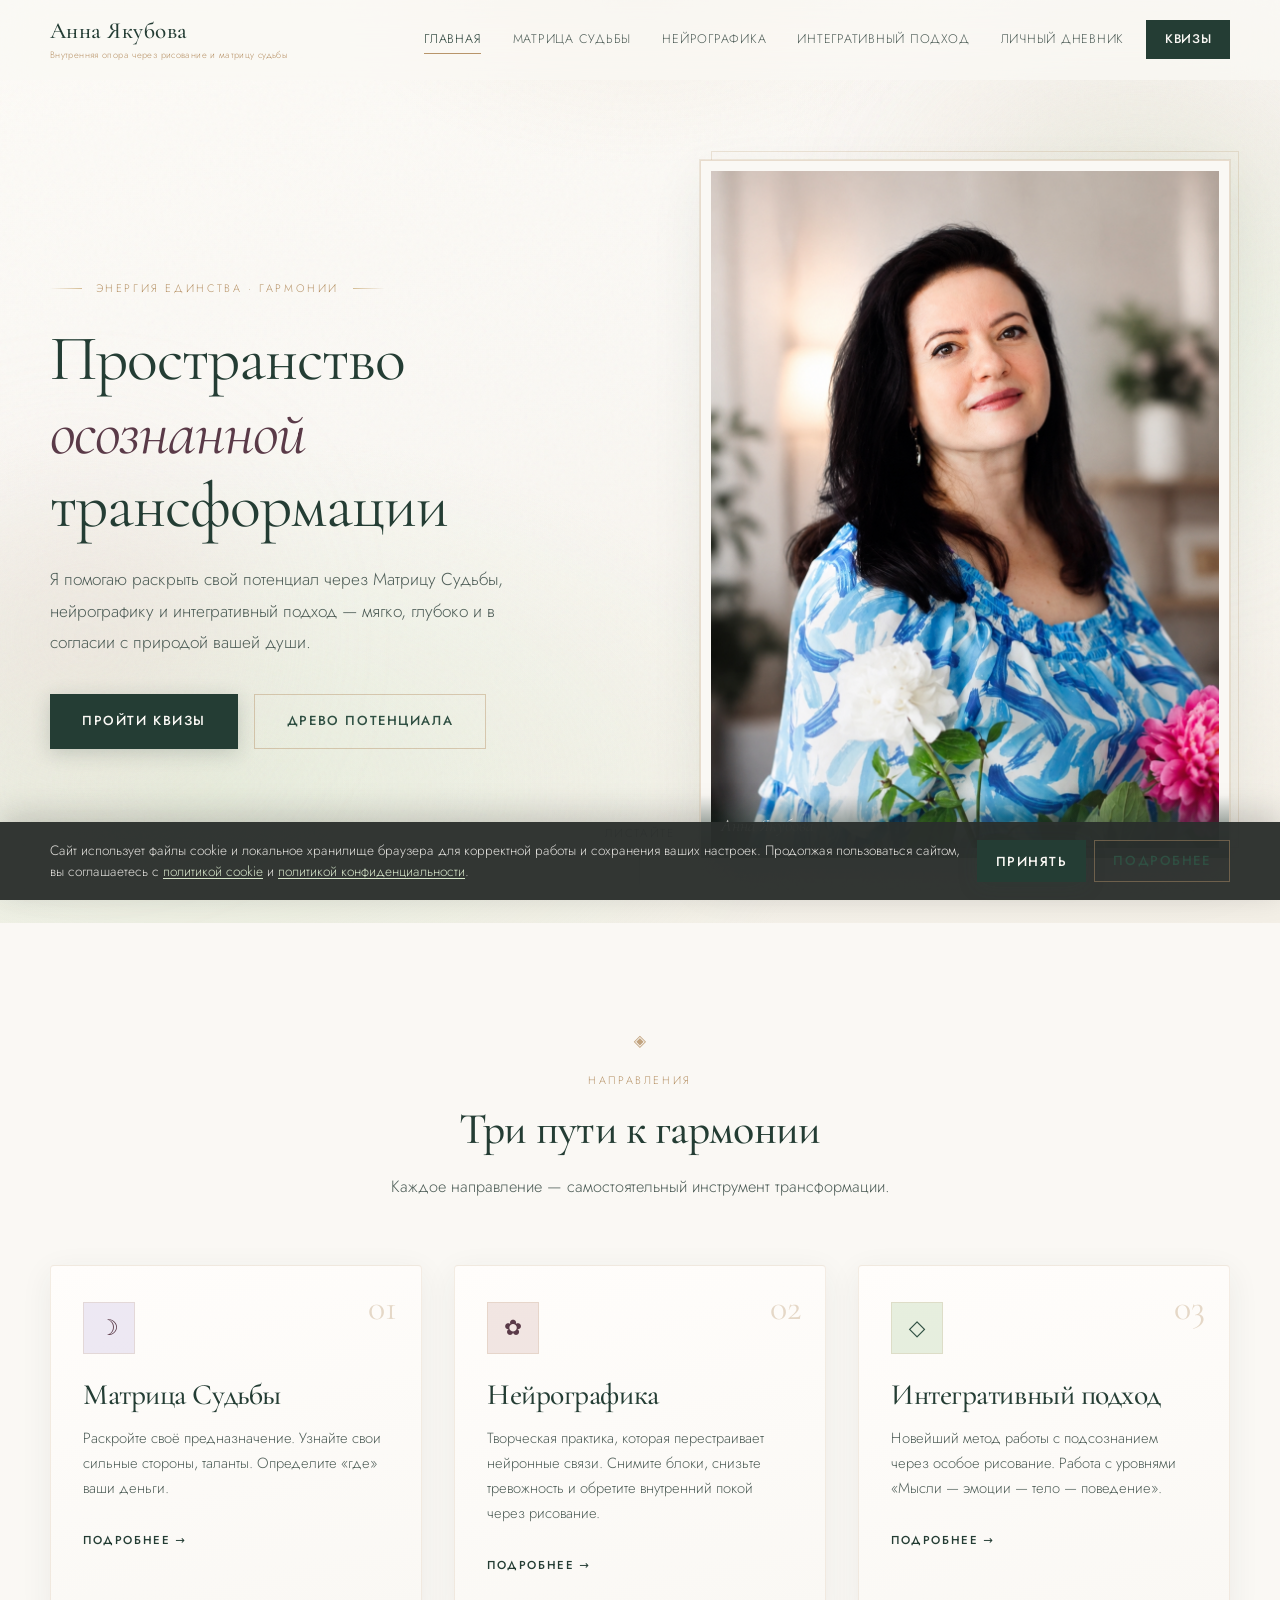
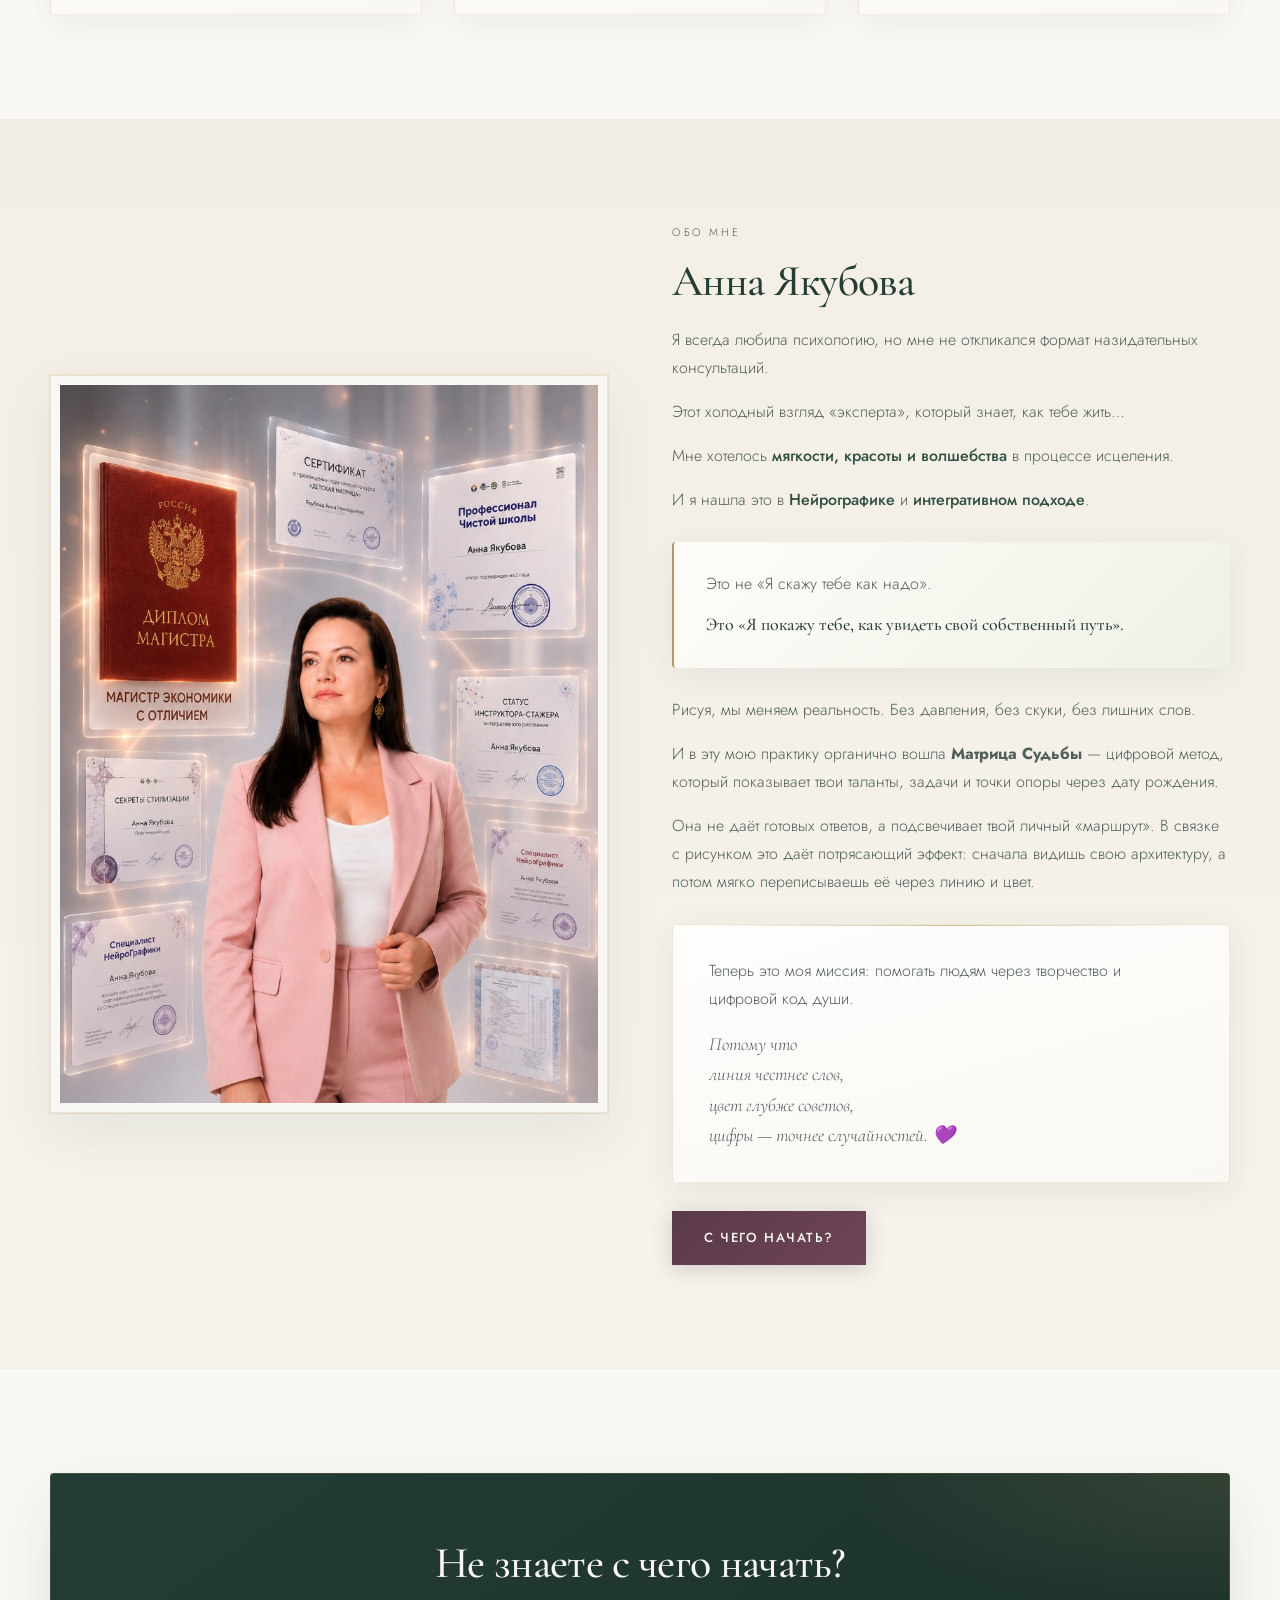
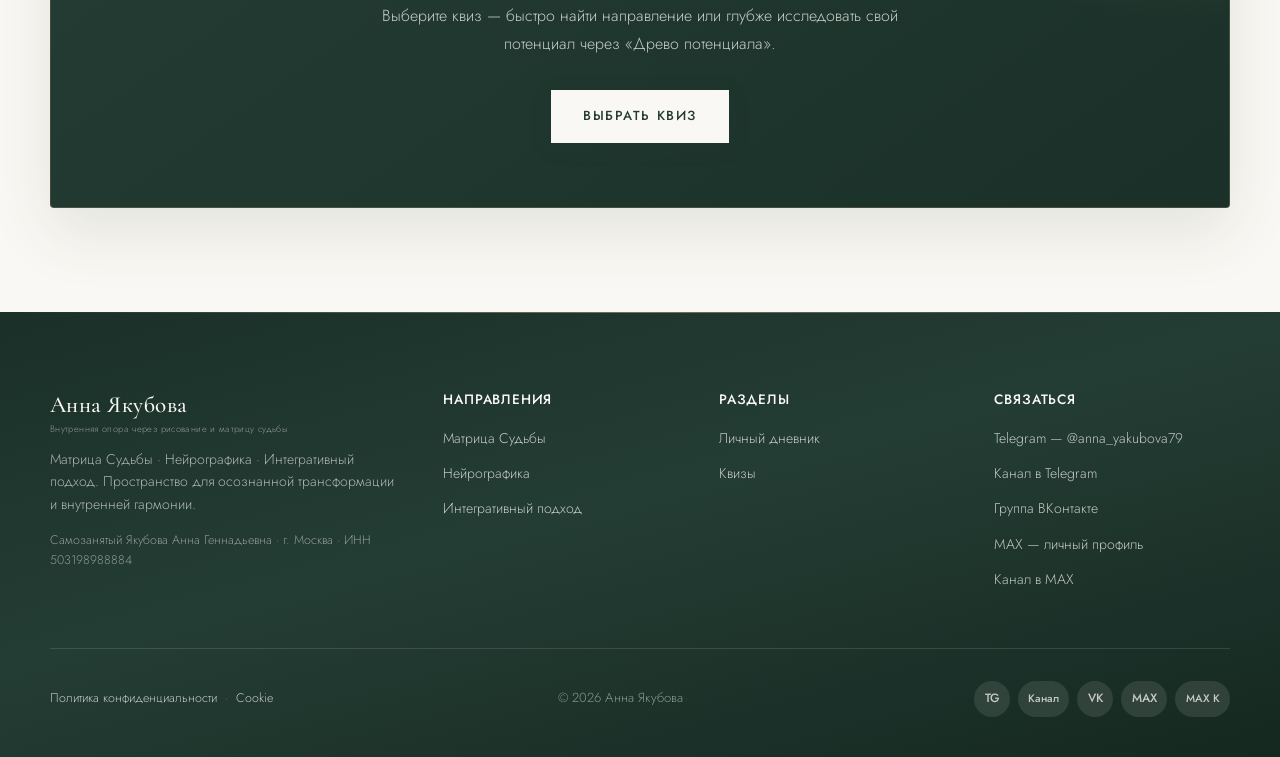
==== commit efd13317: "Исправить мобильное меню: восстановить .nav, улучшить видимость разделов. Co-authored-by: Cursor <cu" ====
--- a/index.html
+++ b/index.html
@@ -9,7 +9,7 @@
   <link rel="preconnect" href="https://fonts.googleapis.com">
   <link rel="preconnect" href="https://fonts.gstatic.com" crossorigin>
   <link href="https://fonts.googleapis.com/css2?family=Cormorant+Garamond:ital,wght@0,400;0,500;0,600;1,400;1,500&family=Jost:ital,wght@0,300;0,400;0,500;0,600;1,300&display=swap" rel="stylesheet">
-  <link rel="stylesheet" href="css/styles.css?v=premium2026">
+  <link rel="stylesheet" href="css/styles.css?v=premium2026m">
   <script src="js/config.js"></script>
   <script src="js/seo.js"></script>
 </head>
@@ -239,8 +239,8 @@
           <ul>
             <li><a href="https://t.me/anna_yakubova79" target="_blank" rel="noopener noreferrer">Telegram — @anna_yakubova79</a></li>
             <li><a href="https://t.me/madam79kotineiro" target="_blank" rel="noopener noreferrer">Канал в Telegram</a></li>
-            <li><a href="https://vk.ru/club236251530" target="_blank" rel="noopener noreferrer">Группа ВКонтакте</a></li>
-            <li><a href="https://max.ru/u/f9LHodD0cOKiHUxn33v4gxrylSkSrL2RhzH1p6HbsSGW_PwYXz547XMPfik" target="_blank" rel="noopener noreferrer">MAX — личный профиль</a></li>
+            <li><a href="https://vk.ru/club236251530" target="_blank" rel="noopener noreferrer">Группа ВКонтакте</a></li>
+            <li><a href="https://max.ru/u/f9LHodD0cOKiHUxn33v4gxrylSkSrL2RhzH1p6HbsSGW_PwYXz547XMPfik" target="_blank" rel="noopener noreferrer">MAX — личный профиль</a></li>
             <li><a href="https://max.ru/channel_anna_neiroopora" target="_blank" rel="noopener noreferrer">Канал в MAX</a></li>
           </ul>
         </div>
@@ -250,8 +250,8 @@
         <div class="social-links">
           <a href="https://t.me/anna_yakubova79" class="social-link" title="Telegram — @anna_yakubova79" target="_blank" rel="noopener noreferrer">TG</a>
           <a href="https://t.me/madam79kotineiro" class="social-link social-link--channel" title="Telegram-канал" target="_blank" rel="noopener noreferrer">Канал</a>
-          <a href="https://vk.ru/club236251530" class="social-link" title="Группа ВКонтакте" target="_blank" rel="noopener noreferrer">VK</a>
-          <a href="https://max.ru/u/f9LHodD0cOKiHUxn33v4gxrylSkSrL2RhzH1p6HbsSGW_PwYXz547XMPfik" class="social-link" title="MAX — личный профиль" target="_blank" rel="noopener noreferrer">MAX</a>
+          <a href="https://vk.ru/club236251530" class="social-link" title="Группа ВКонтакте" target="_blank" rel="noopener noreferrer">VK</a>
+          <a href="https://max.ru/u/f9LHodD0cOKiHUxn33v4gxrylSkSrL2RhzH1p6HbsSGW_PwYXz547XMPfik" class="social-link" title="MAX — личный профиль" target="_blank" rel="noopener noreferrer">MAX</a>
           <a href="https://max.ru/channel_anna_neiroopora" class="social-link social-link--channel" title="Канал в MAX" target="_blank" rel="noopener noreferrer">MAX К</a>
         </div>
       </div>
--- a/css/styles.css
+++ b/css/styles.css
@@ -57,7 +57,7 @@
   position: fixed;
   inset: 0;
   pointer-events: none;
-  z-index: 9999;
+  z-index: 1;
   opacity: 0.035;
   background-image: url("data:image/svg+xml,%3Csvg viewBox='0 0 256 256' xmlns='http://www.w3.org/2000/svg'%3E%3Cfilter id='n'%3E%3CfeTurbulence type='fractalNoise' baseFrequency='0.85' numOctaves='4' stitchTiles='stitch'/%3E%3C/filter%3E%3Crect width='100%25' height='100%25' filter='url(%23n)'/%3E%3C/svg%3E");
 }
@@ -176,7 +176,7 @@
   top: 0;
   left: 0;
   right: 0;
-  z-index: 100;
+  z-index: 110;
   height: var(--header-h);
   background: rgba(250, 248, 244, 0.72);
   backdrop-filter: blur(20px) saturate(1.2);
@@ -228,6 +228,8 @@
 .footer .logo__tagline {
   max-width: 16rem;
 }
+
+.nav {
   display: flex;
   align-items: center;
   gap: 0.15rem;
@@ -1182,6 +1184,51 @@
 
 .sidebar-list li:last-child { border-bottom: none; }
 
+.sidebar-list__item--link,
+.sidebar-list__item--static {
+  display: flex;
+  align-items: flex-start;
+  gap: 0.55rem;
+}
+
+.sidebar-service {
+  display: flex;
+  align-items: flex-start;
+  justify-content: space-between;
+  gap: 0.75rem;
+  width: 100%;
+  color: inherit;
+  text-decoration: none;
+  transition: color var(--transition);
+}
+
+.sidebar-service:hover {
+  color: var(--evergreen);
+}
+
+.sidebar-service__price {
+  flex-shrink: 0;
+  font-size: 0.78rem;
+  font-weight: 500;
+  letter-spacing: 0.04em;
+  color: var(--gold);
+  white-space: nowrap;
+}
+
+.sidebar-service__cta {
+  flex-shrink: 0;
+  font-size: 0.68rem;
+  letter-spacing: 0.08em;
+  text-transform: uppercase;
+  color: var(--olive);
+}
+
+.sidebar-list__empty {
+  font-size: 0.88rem;
+  color: var(--taupe);
+  font-style: italic;
+}
+
 /* ===== Neuro Showcase ===== */
 .neuro-showcase__grid {
   display: grid;
@@ -1204,8 +1251,14 @@
 .neuro-showcase__visual img {
   position: relative;
   z-index: 1;
-  border-radius: var(--radius-lg);
-  box-shadow: var(--shadow-lg);
+  width: 100%;
+  aspect-ratio: 4 / 3;
+  object-fit: cover;
+  object-position: center 35%;
+  padding: 0.5rem;
+  background: var(--ivory);
+  border: 1px solid rgba(184, 149, 106, 0.22);
+  box-shadow: var(--shadow-glow);
 }
 
 .neuro-showcase__text h2 { margin: 0.75rem 0 1.25rem; }
@@ -2269,44 +2322,135 @@
   .certificate-gallery { grid-template-columns: 1fr; max-width: 720px; margin-inline: auto; }
   .certificate-gallery--duo { max-width: 640px; }
   .certificate-gallery__item:last-child { grid-column: auto; max-width: none; }
-}
-
-@media (max-width: 768px) {
-  .burger { display: flex; }
+
+  .header .logo__tagline { display: none; }
+
+  .burger {
+    display: flex;
+    z-index: 120;
+  }
 
   .nav {
     position: fixed;
-    top: var(--header-h);
+    top: 0;
     left: 0;
     right: 0;
     bottom: 0;
+    z-index: 110;
     flex-direction: column;
     align-items: stretch;
-    padding: 1.5rem;
-    background: var(--ivory);
+    justify-content: flex-start;
+    gap: 0.5rem;
+    padding: calc(var(--header-h) + 1.25rem) 1.25rem 2rem;
+    background: rgba(250, 248, 244, 0.98);
+    backdrop-filter: blur(16px);
     transform: translateX(100%);
-    transition: transform 0.35s ease;
+    transition: transform 0.35s cubic-bezier(0.22, 1, 0.36, 1);
     overflow-y: auto;
+    box-shadow: -8px 0 40px rgba(36, 61, 52, 0.12);
+    border-left: 1px solid rgba(184, 149, 106, 0.2);
   }
 
   .nav--open { transform: translateX(0); }
 
   .nav__link {
-    padding: 0.85rem 1rem;
-    font-size: 1rem;
-    border-radius: var(--radius);
+    padding: 1rem 1.1rem;
+    font-size: 0.82rem;
+    letter-spacing: 0.1em;
+    color: var(--evergreen);
+    background: var(--cream);
+    border: 1px solid rgba(184, 149, 106, 0.18);
   }
+
+  .nav__link::after { display: none; }
+
+  .nav__link:hover,
+  .nav__link--active {
+    background: var(--mint);
+    color: var(--evergreen);
+  }
+
+  .nav__link--cta {
+    margin-left: 0;
+    margin-top: 0.5rem;
+    text-align: center;
+    background: var(--evergreen);
+    color: var(--ivory);
+    border-color: var(--evergreen);
+  }
+
+  .nav__link--cta:hover {
+    background: var(--forest);
+    color: var(--ivory);
+  }
+
+  body.menu-open::after {
+    content: '';
+    position: fixed;
+    inset: 0;
+    z-index: 105;
+    background: rgba(34, 40, 38, 0.35);
+    pointer-events: none;
+  }
+}
+
+@media (max-width: 768px) {
+  :root {
+    --header-h: 64px;
+  }
+
+  .header--scrolled { height: 58px; }
+
+  .logo__name { font-size: 1.2rem; }
 
   .section { padding: 3.5rem 0; }
   .hero__scroll { display: none; }
-  .footer__grid { grid-template-columns: 1fr; }
+  .footer__grid { grid-template-columns: 1fr; gap: 2rem; }
   .footer__bottom { flex-direction: column; gap: 1rem; text-align: center; }
   .footer__docs { justify-content: center; }
+  .social-links {
+    flex-wrap: wrap;
+    justify-content: center;
+    gap: 0.4rem;
+  }
+  .social-link {
+    min-width: auto;
+    padding: 0.45rem 0.75rem;
+    font-size: 0.72rem;
+  }
   .levels-strip { grid-template-columns: 1fr 1fr; }
   .certificate-showcase--gallery { padding: 2.25rem 1.25rem 2rem; }
   .certificate-gallery { grid-template-columns: 1fr; max-width: 320px; margin-inline: auto; }
   .certificate-gallery__item:last-child { grid-column: auto; max-width: none; }
   .quiz-container { padding: 1.75rem 1.25rem; }
+
+  .content__sidebar {
+    padding: 1.5rem;
+  }
+
+  .sidebar-list li {
+    flex-wrap: wrap;
+    align-items: center;
+  }
+
+  .sidebar-service {
+    flex-wrap: wrap;
+    row-gap: 0.35rem;
+  }
+
+  .sidebar-list__label {
+    flex: 1 1 100%;
+    min-width: 0;
+  }
+
+  .sidebar-sticker {
+    margin-top: 0;
+  }
+
+  .sidebar-service__price,
+  .sidebar-service__cta {
+    margin-left: auto;
+  }
 }
 
 @media (max-width: 480px) {
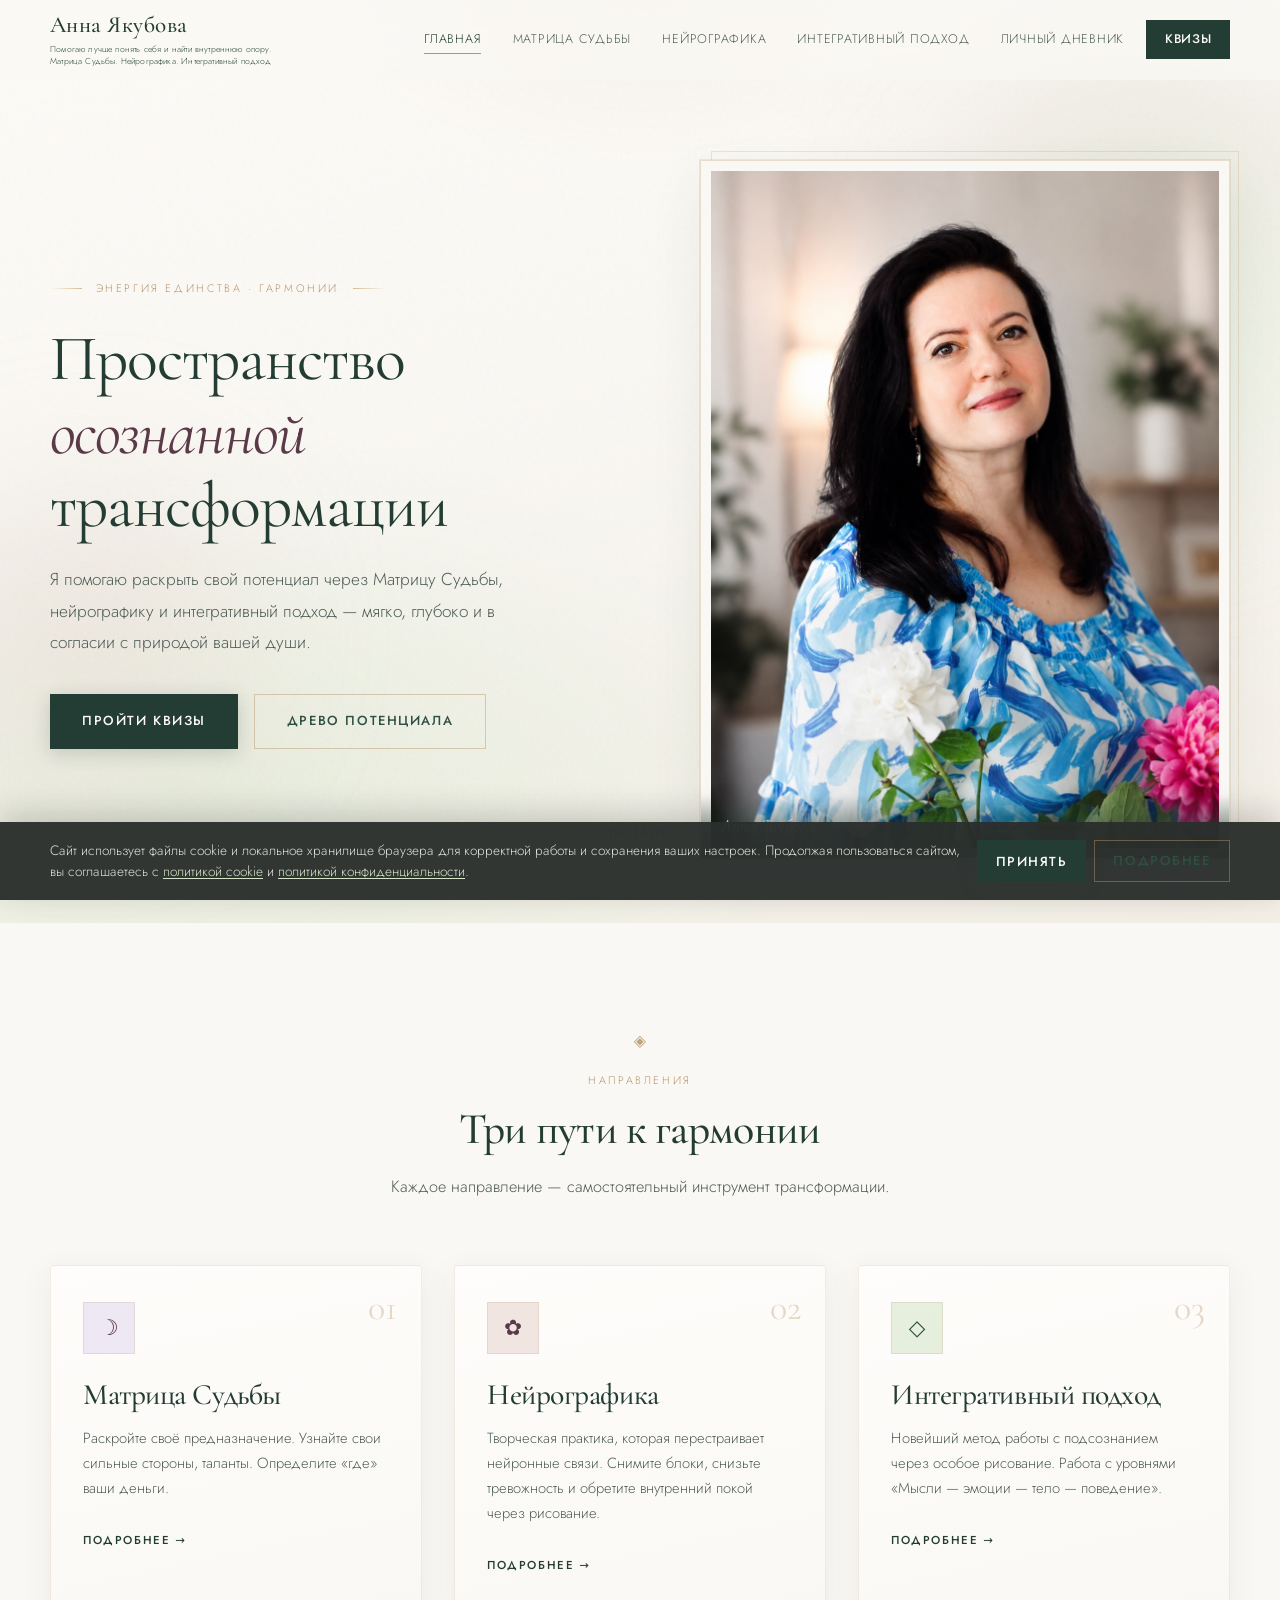
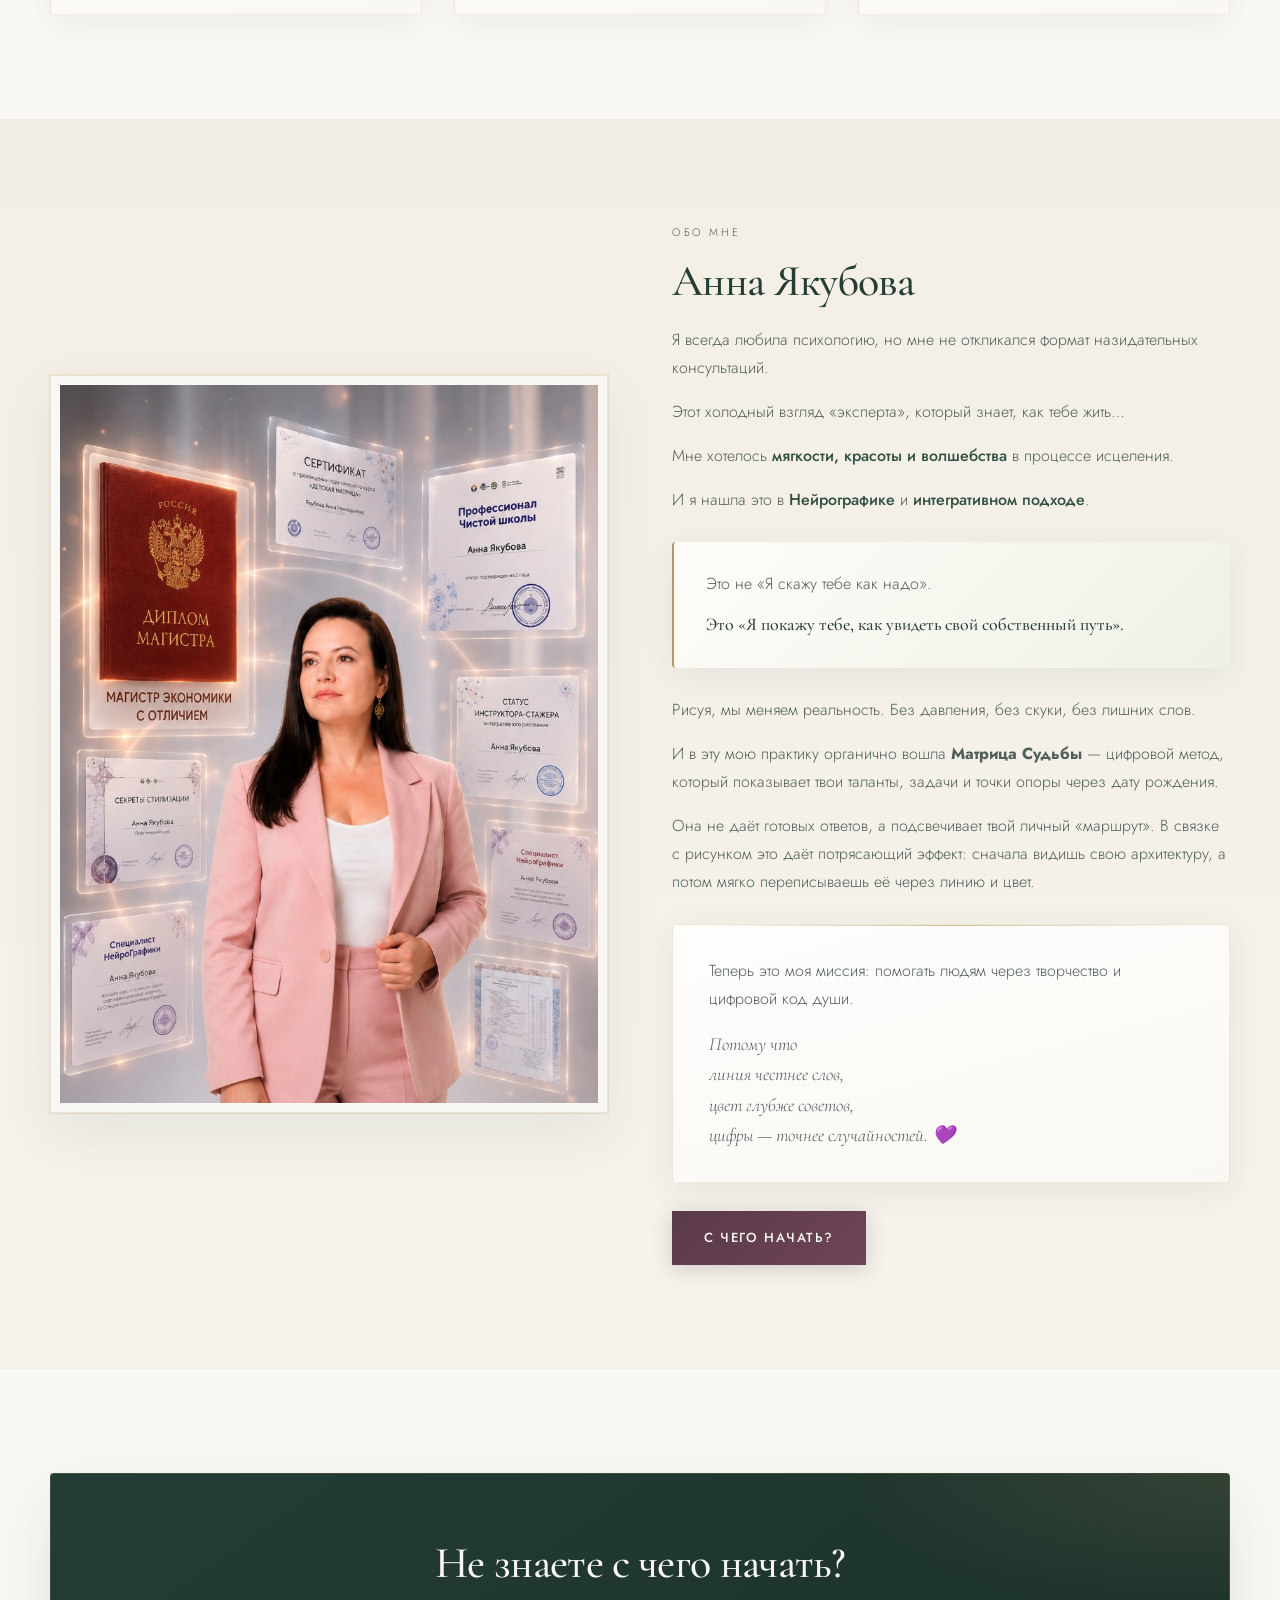
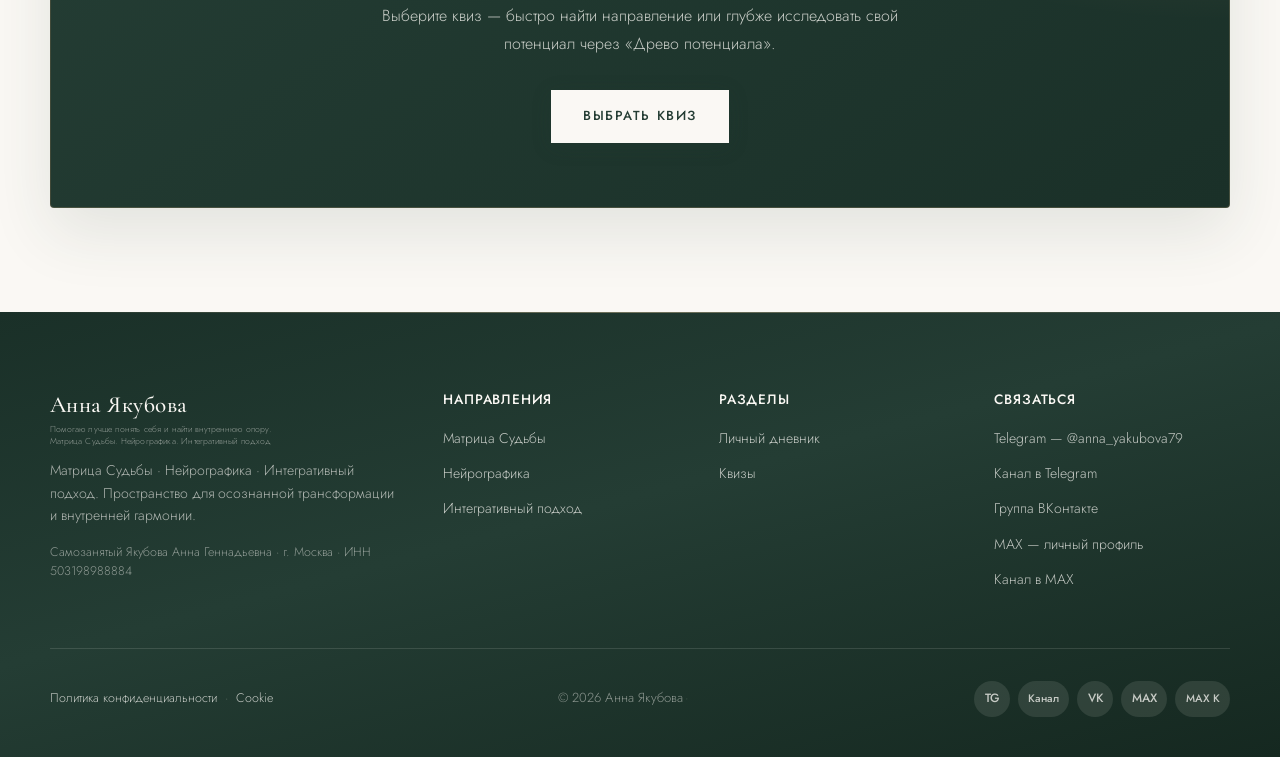
==== commit d9199e32: "Новый слоган под именем: понять себя и внутренняя опора. Co-authored-by: Cursor <cursoragent@cursor." ====
--- a/index.html
+++ b/index.html
@@ -9,7 +9,7 @@
   <link rel="preconnect" href="https://fonts.googleapis.com">
   <link rel="preconnect" href="https://fonts.gstatic.com" crossorigin>
   <link href="https://fonts.googleapis.com/css2?family=Cormorant+Garamond:ital,wght@0,400;0,500;0,600;1,400;1,500&family=Jost:ital,wght@0,300;0,400;0,500;0,600;1,300&display=swap" rel="stylesheet">
-  <link rel="stylesheet" href="css/styles.css?v=premium2026m">
+  <link rel="stylesheet" href="css/styles.css?v=premium2026m3">
   <script src="js/config.js"></script>
   <script src="js/seo.js"></script>
 </head>
@@ -19,7 +19,7 @@
     <div class="container header__inner">
       <a href="index.html" class="logo">
         <span class="logo__name">Анна Якубова</span>
-        <span class="logo__tagline">Внутренняя опора через рисование и матрицу судьбы</span>
+        <span class="logo__tagline">Помогаю лучше понять себя и найти внутреннюю опору.<br>Матрица Судьбы. Нейрографика. Интегративный подход</span>
       </a>
       <button class="burger" aria-label="Меню">
         <span></span><span></span><span></span>
@@ -212,7 +212,7 @@
         <div class="footer__brand">
           <div class="logo">
             <span class="logo__name">Анна Якубова</span>
-            <span class="logo__tagline">Внутренняя опора через рисование и матрицу судьбы</span>
+            <span class="logo__tagline">Помогаю лучше понять себя и найти внутреннюю опору.<br>Матрица Судьбы. Нейрографика. Интегративный подход</span>
           </div>
           <p class="footer__desc">
             Матрица Судьбы · Нейрографика · Интегративный подход.
--- a/css/styles.css
+++ b/css/styles.css
@@ -216,17 +216,21 @@
 
 .logo__tagline {
   display: block;
-  max-width: 15rem;
-  font-size: 0.58rem;
-  color: var(--gold);
-  letter-spacing: 0.04em;
-  line-height: 1.45;
+  max-width: 21rem;
+  font-size: 0.54rem;
+  color: var(--forest);
+  letter-spacing: 0.02em;
+  line-height: 1.4;
   text-transform: none;
-  margin-top: 0.2rem;
+  margin-top: 0.25rem;
+}
+
+.header .logo {
+  max-width: min(21rem, 42vw);
 }
 
 .footer .logo__tagline {
-  max-width: 16rem;
+  max-width: 22rem;
 }
 
 .nav {
@@ -2323,11 +2327,52 @@
   .certificate-gallery--duo { max-width: 640px; }
   .certificate-gallery__item:last-child { grid-column: auto; max-width: none; }
 
-  .header .logo__tagline { display: none; }
+  .header {
+    height: auto;
+    min-height: var(--header-h);
+  }
+
+  .header__inner {
+    align-items: center;
+    padding-block: 0.5rem;
+    min-height: var(--header-h);
+  }
+
+  .header .logo {
+    flex: 1;
+    min-width: 0;
+    padding-right: 0.75rem;
+  }
+
+  .header .logo__tagline {
+    display: block;
+    max-width: none;
+    font-size: clamp(0.62rem, 2.6vw, 0.72rem);
+    line-height: 1.35;
+    color: var(--forest);
+    font-weight: 400;
+    opacity: 1;
+    margin-top: 0.25rem;
+  }
+
+  body.menu-open .header {
+    z-index: 300;
+  }
 
   .burger {
     display: flex;
-    z-index: 120;
+    flex-shrink: 0;
+    z-index: 301;
+    padding: 0.65rem;
+    border-radius: 2px;
+    background: rgba(36, 61, 52, 0.08);
+    border: 1px solid rgba(36, 61, 52, 0.12);
+  }
+
+  .burger span {
+    width: 22px;
+    height: 2.5px;
+    background: var(--evergreen);
   }
 
   .nav {
@@ -2336,30 +2381,31 @@
     left: 0;
     right: 0;
     bottom: 0;
-    z-index: 110;
+    z-index: 280;
     flex-direction: column;
     align-items: stretch;
     justify-content: flex-start;
-    gap: 0.5rem;
-    padding: calc(var(--header-h) + 1.25rem) 1.25rem 2rem;
-    background: rgba(250, 248, 244, 0.98);
-    backdrop-filter: blur(16px);
+    gap: 0.65rem;
+    padding: calc(var(--header-h) + 1.5rem) 1.25rem 2.5rem;
+    background: var(--ivory);
     transform: translateX(100%);
     transition: transform 0.35s cubic-bezier(0.22, 1, 0.36, 1);
     overflow-y: auto;
-    box-shadow: -8px 0 40px rgba(36, 61, 52, 0.12);
-    border-left: 1px solid rgba(184, 149, 106, 0.2);
+    box-shadow: -12px 0 48px rgba(36, 61, 52, 0.18);
+    border-left: 2px solid rgba(36, 61, 52, 0.12);
   }
 
   .nav--open { transform: translateX(0); }
 
   .nav__link {
-    padding: 1rem 1.1rem;
-    font-size: 0.82rem;
-    letter-spacing: 0.1em;
+    padding: 1.15rem 1.25rem;
+    font-size: 0.95rem;
+    font-weight: 500;
+    letter-spacing: 0.06em;
     color: var(--evergreen);
     background: var(--cream);
-    border: 1px solid rgba(184, 149, 106, 0.18);
+    border: 1px solid rgba(36, 61, 52, 0.14);
+    box-shadow: 0 2px 8px rgba(36, 61, 52, 0.04);
   }
 
   .nav__link::after { display: none; }
@@ -2388,20 +2434,55 @@
     content: '';
     position: fixed;
     inset: 0;
-    z-index: 105;
-    background: rgba(34, 40, 38, 0.35);
+    z-index: 270;
+    background: rgba(34, 40, 38, 0.45);
     pointer-events: none;
   }
 }
 
 @media (max-width: 768px) {
   :root {
-    --header-h: 64px;
-  }
-
-  .header--scrolled { height: 58px; }
+    --header-h: 76px;
+  }
+
+  .header {
+    height: auto;
+    min-height: var(--header-h);
+  }
+
+  .header__inner {
+    align-items: flex-start;
+    padding-block: 0.65rem;
+    min-height: var(--header-h);
+  }
+
+  .header--scrolled {
+    height: auto;
+    min-height: 68px;
+  }
 
   .logo__name { font-size: 1.2rem; }
+
+  .hero__content.reveal,
+  .hero__aside.reveal {
+    opacity: 1;
+    transform: none;
+  }
+
+  .hero__label {
+    font-size: 0.72rem;
+    color: var(--forest);
+    letter-spacing: 0.18em;
+  }
+
+  .hero__label::before,
+  .hero__label::after {
+    background: linear-gradient(90deg, transparent, rgba(36, 61, 52, 0.35));
+  }
+
+  .hero__label::after {
+    background: linear-gradient(90deg, rgba(36, 61, 52, 0.35), transparent);
+  }
 
   .section { padding: 3.5rem 0; }
   .hero__scroll { display: none; }
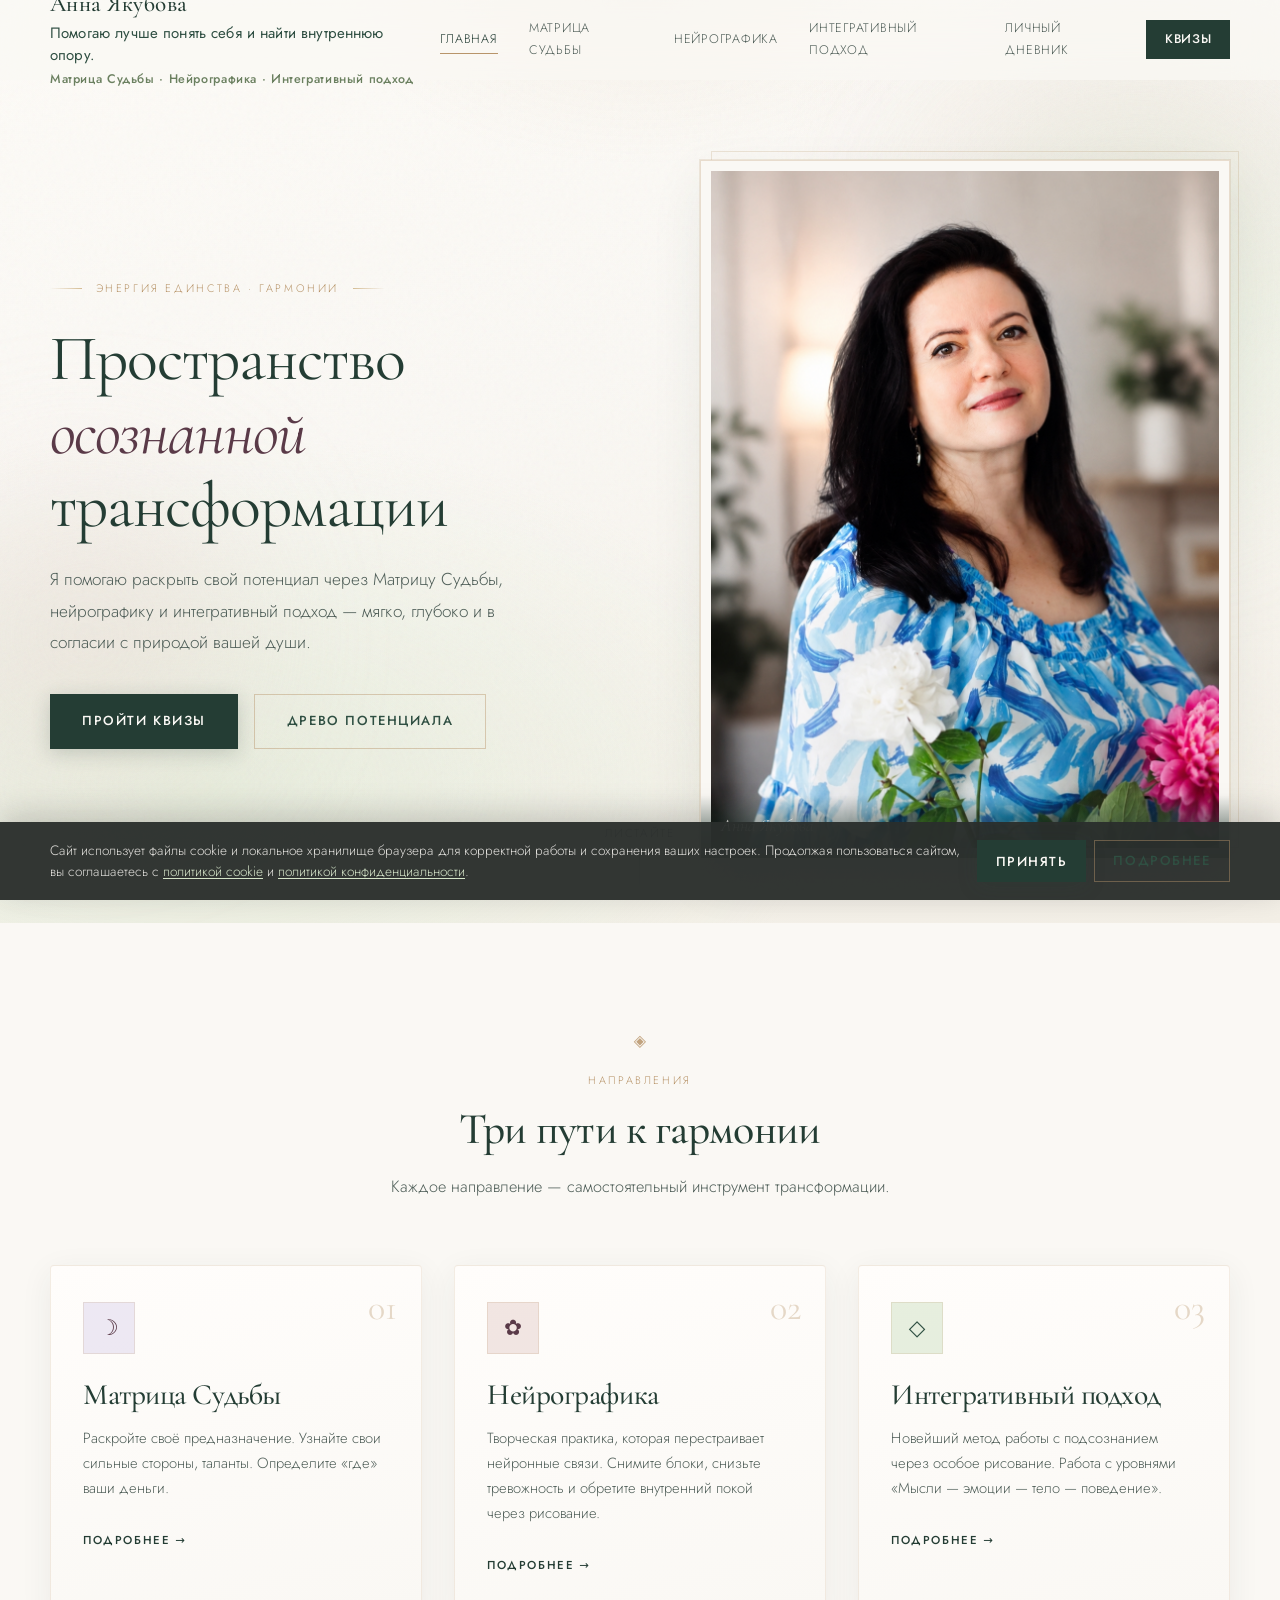
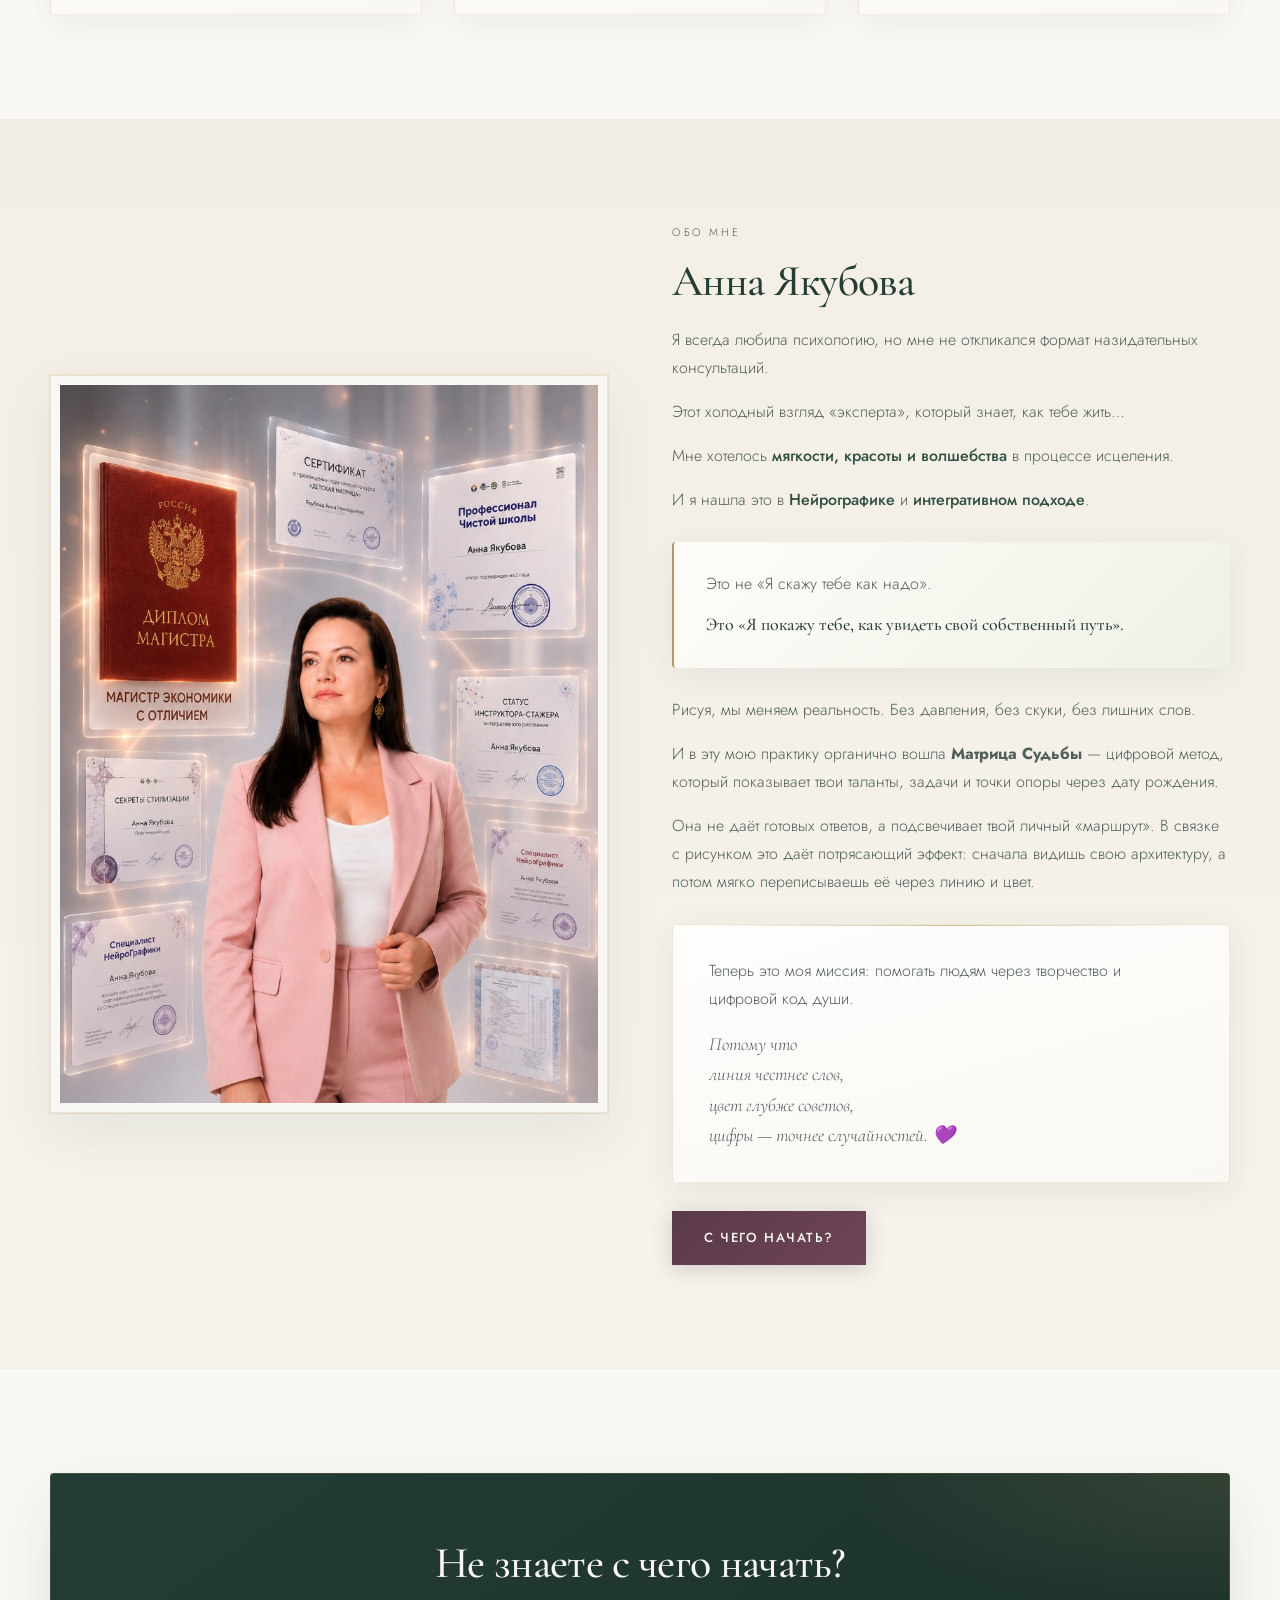
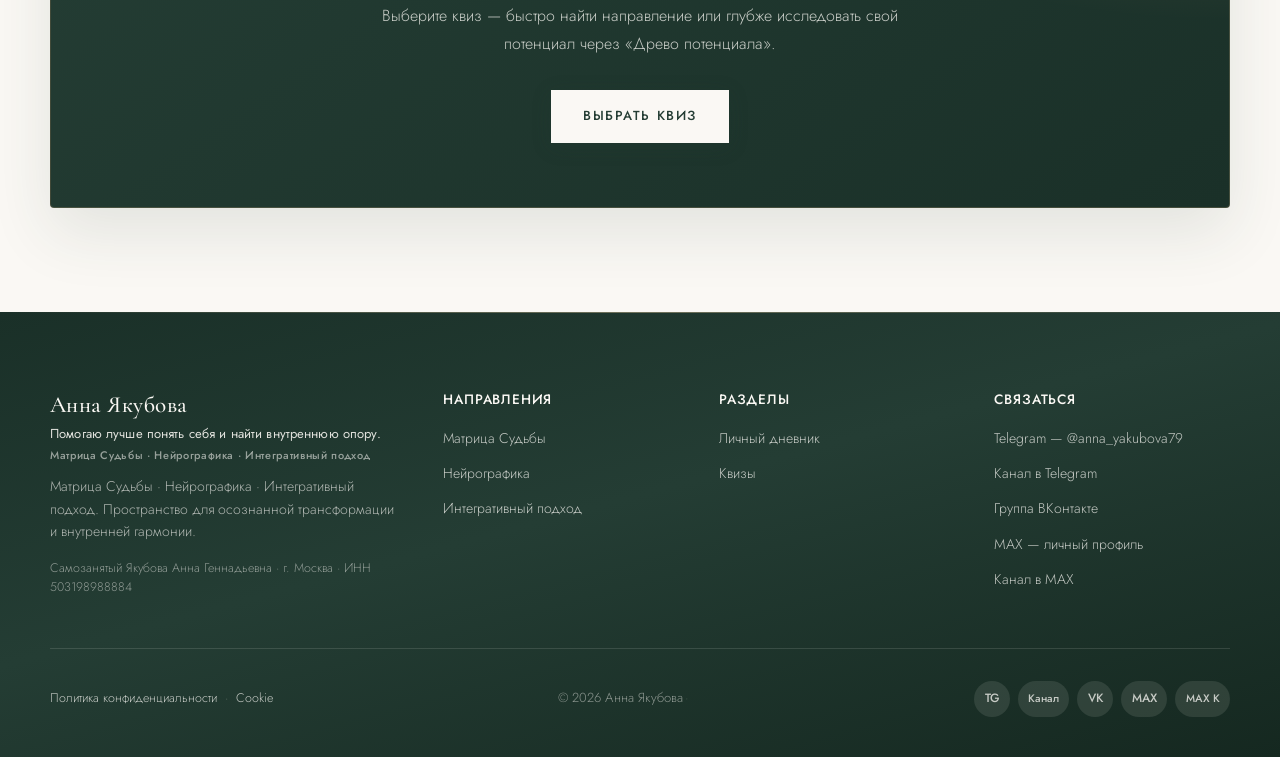
==== commit ef7df588: "Слоган под именем: читаемый подзаголовок, две строки. Co-authored-by: Cursor <cursoragent@cursor.com" ====
--- a/index.html
+++ b/index.html
@@ -9,7 +9,7 @@
   <link rel="preconnect" href="https://fonts.googleapis.com">
   <link rel="preconnect" href="https://fonts.gstatic.com" crossorigin>
   <link href="https://fonts.googleapis.com/css2?family=Cormorant+Garamond:ital,wght@0,400;0,500;0,600;1,400;1,500&family=Jost:ital,wght@0,300;0,400;0,500;0,600;1,300&display=swap" rel="stylesheet">
-  <link rel="stylesheet" href="css/styles.css?v=premium2026m3">
+  <link rel="stylesheet" href="css/styles.css?v=premium2026m4">
   <script src="js/config.js"></script>
   <script src="js/seo.js"></script>
 </head>
@@ -19,7 +19,7 @@
     <div class="container header__inner">
       <a href="index.html" class="logo">
         <span class="logo__name">Анна Якубова</span>
-        <span class="logo__tagline">Помогаю лучше понять себя и найти внутреннюю опору.<br>Матрица Судьбы. Нейрографика. Интегративный подход</span>
+        <span class="logo__tagline"><span class="logo__tagline-lead">Помогаю лучше понять себя и найти внутреннюю опору.</span><span class="logo__tagline-dir">Матрица Судьбы · Нейрографика · Интегративный подход</span></span>
       </a>
       <button class="burger" aria-label="Меню">
         <span></span><span></span><span></span>
@@ -212,7 +212,7 @@
         <div class="footer__brand">
           <div class="logo">
             <span class="logo__name">Анна Якубова</span>
-            <span class="logo__tagline">Помогаю лучше понять себя и найти внутреннюю опору.<br>Матрица Судьбы. Нейрографика. Интегративный подход</span>
+            <span class="logo__tagline"><span class="logo__tagline-lead">Помогаю лучше понять себя и найти внутреннюю опору.</span><span class="logo__tagline-dir">Матрица Судьбы · Нейрографика · Интегративный подход</span></span>
           </div>
           <p class="footer__desc">
             Матрица Судьбы · Нейрографика · Интегративный подход.
--- a/css/styles.css
+++ b/css/styles.css
@@ -215,22 +215,38 @@
 }
 
 .logo__tagline {
+  display: flex;
+  flex-direction: column;
+  gap: 0.3rem;
+  max-width: 26rem;
+  margin-top: 0.35rem;
+}
+
+/* Подзаголовок бренда под именем (не H1 страницы) */
+.logo__tagline-lead {
   display: block;
-  max-width: 21rem;
-  font-size: 0.54rem;
+  font-family: var(--font-sans);
+  font-size: clamp(0.8125rem, 0.35vw + 0.72rem, 0.9375rem);
+  font-weight: 400;
+  line-height: 1.45;
   color: var(--forest);
-  letter-spacing: 0.02em;
-  line-height: 1.4;
-  text-transform: none;
-  margin-top: 0.25rem;
-}
-
-.header .logo {
-  max-width: min(21rem, 42vw);
-}
-
-.footer .logo__tagline {
-  max-width: 22rem;
+  letter-spacing: 0.01em;
+}
+
+.logo__tagline-dir {
+  display: block;
+  font-family: var(--font-sans);
+  font-size: clamp(0.6875rem, 0.2vw + 0.62rem, 0.78125rem);
+  font-weight: 500;
+  line-height: 1.35;
+  letter-spacing: 0.05em;
+  color: var(--olive);
+}
+
+@media (min-width: 1025px) {
+  .header .logo {
+    max-width: min(24rem, 38vw);
+  }
 }
 
 .nav {
@@ -2212,7 +2228,18 @@
 }
 
 .footer .logo__name { color: var(--ivory); }
-.footer .logo__tagline { color: rgba(250, 248, 244, 0.5); max-width: 16rem; }
+.footer .logo__tagline { max-width: 24rem; }
+
+.footer .logo__tagline-lead {
+  color: rgba(250, 248, 244, 0.88);
+  font-size: 0.8125rem;
+}
+
+.footer .logo__tagline-dir {
+  color: rgba(250, 248, 244, 0.55);
+  font-size: 0.6875rem;
+  letter-spacing: 0.06em;
+}
 
 .footer__desc {
   font-size: 0.88rem;
@@ -2345,14 +2372,20 @@
   }
 
   .header .logo__tagline {
-    display: block;
     max-width: none;
-    font-size: clamp(0.62rem, 2.6vw, 0.72rem);
-    line-height: 1.35;
-    color: var(--forest);
-    font-weight: 400;
-    opacity: 1;
-    margin-top: 0.25rem;
+    margin-top: 0.35rem;
+    gap: 0.35rem;
+  }
+
+  .header .logo__tagline-lead {
+    font-size: clamp(0.8125rem, 3.6vw, 0.9375rem);
+    line-height: 1.4;
+    color: var(--evergreen);
+  }
+
+  .header .logo__tagline-dir {
+    font-size: clamp(0.6875rem, 2.9vw, 0.78125rem);
+    color: var(--olive);
   }
 
   body.menu-open .header {
@@ -2442,7 +2475,7 @@
 
 @media (max-width: 768px) {
   :root {
-    --header-h: 76px;
+    --header-h: 88px;
   }
 
   .header {
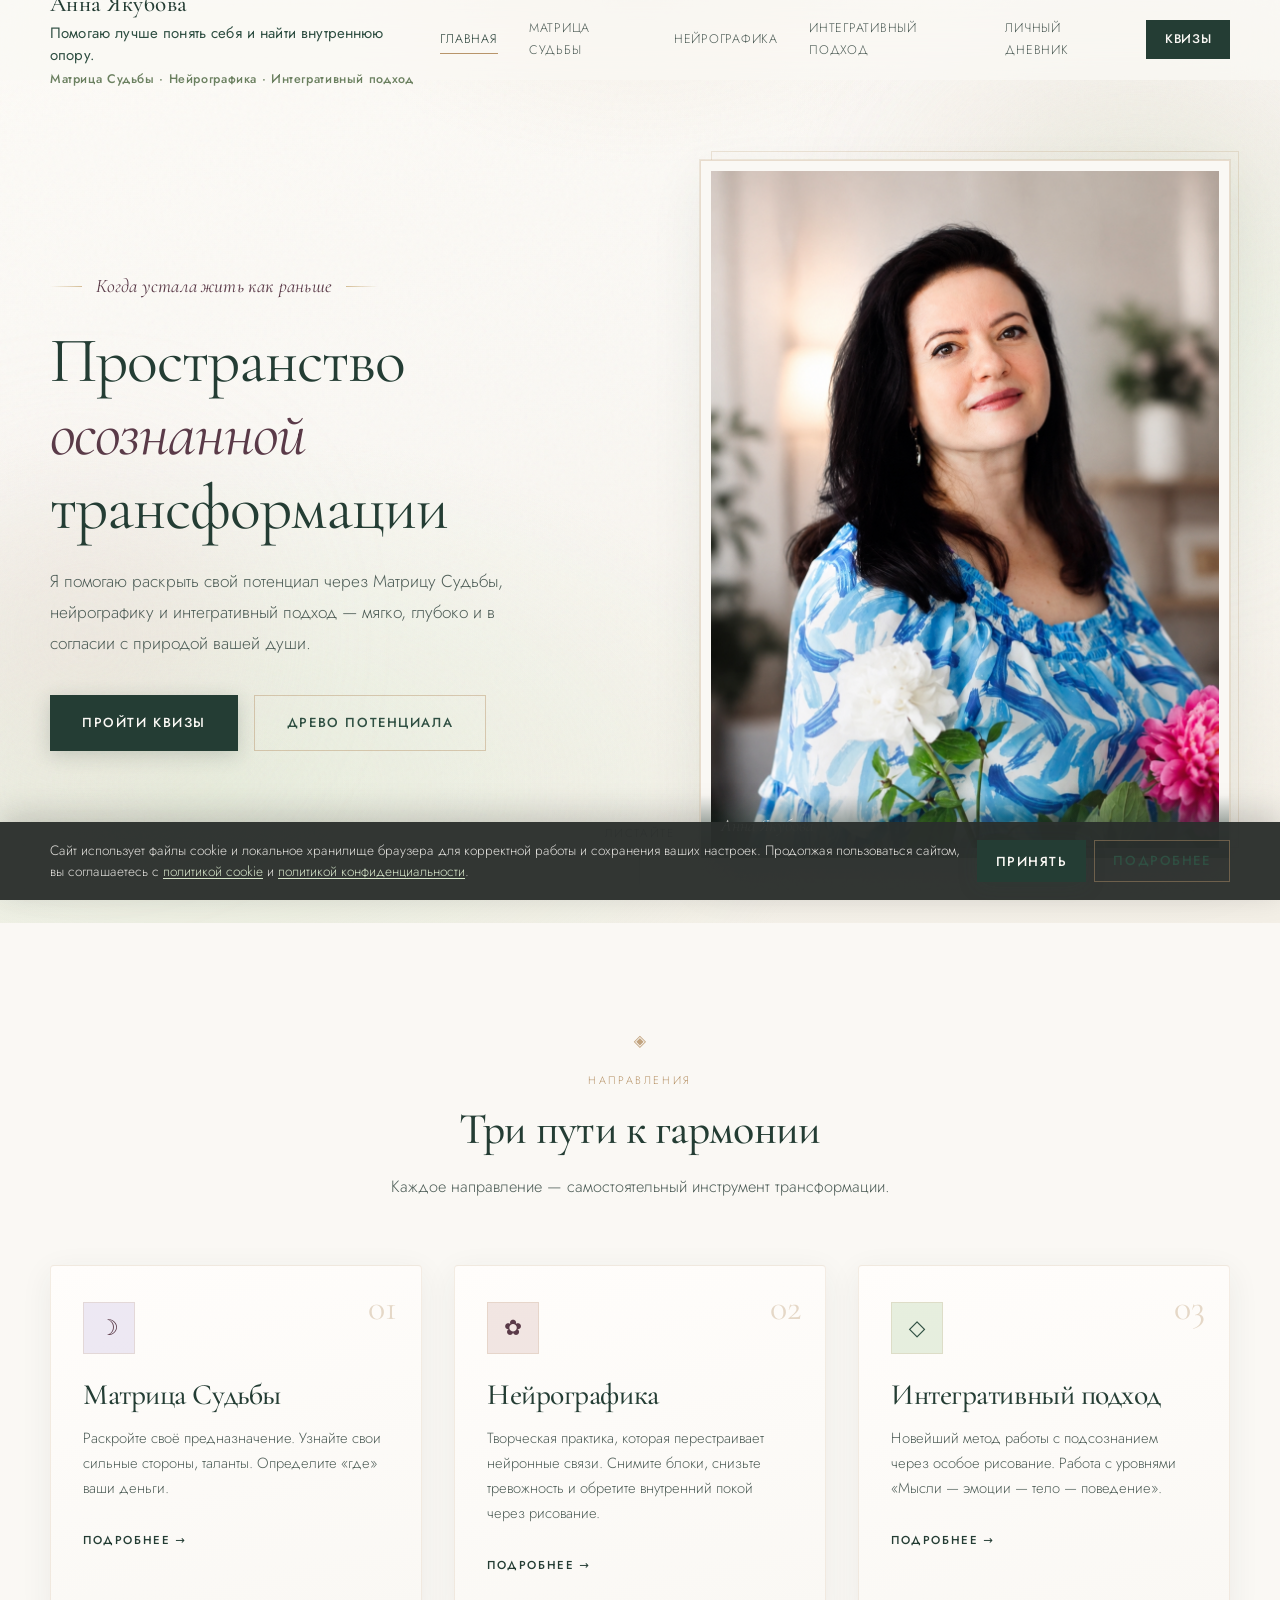
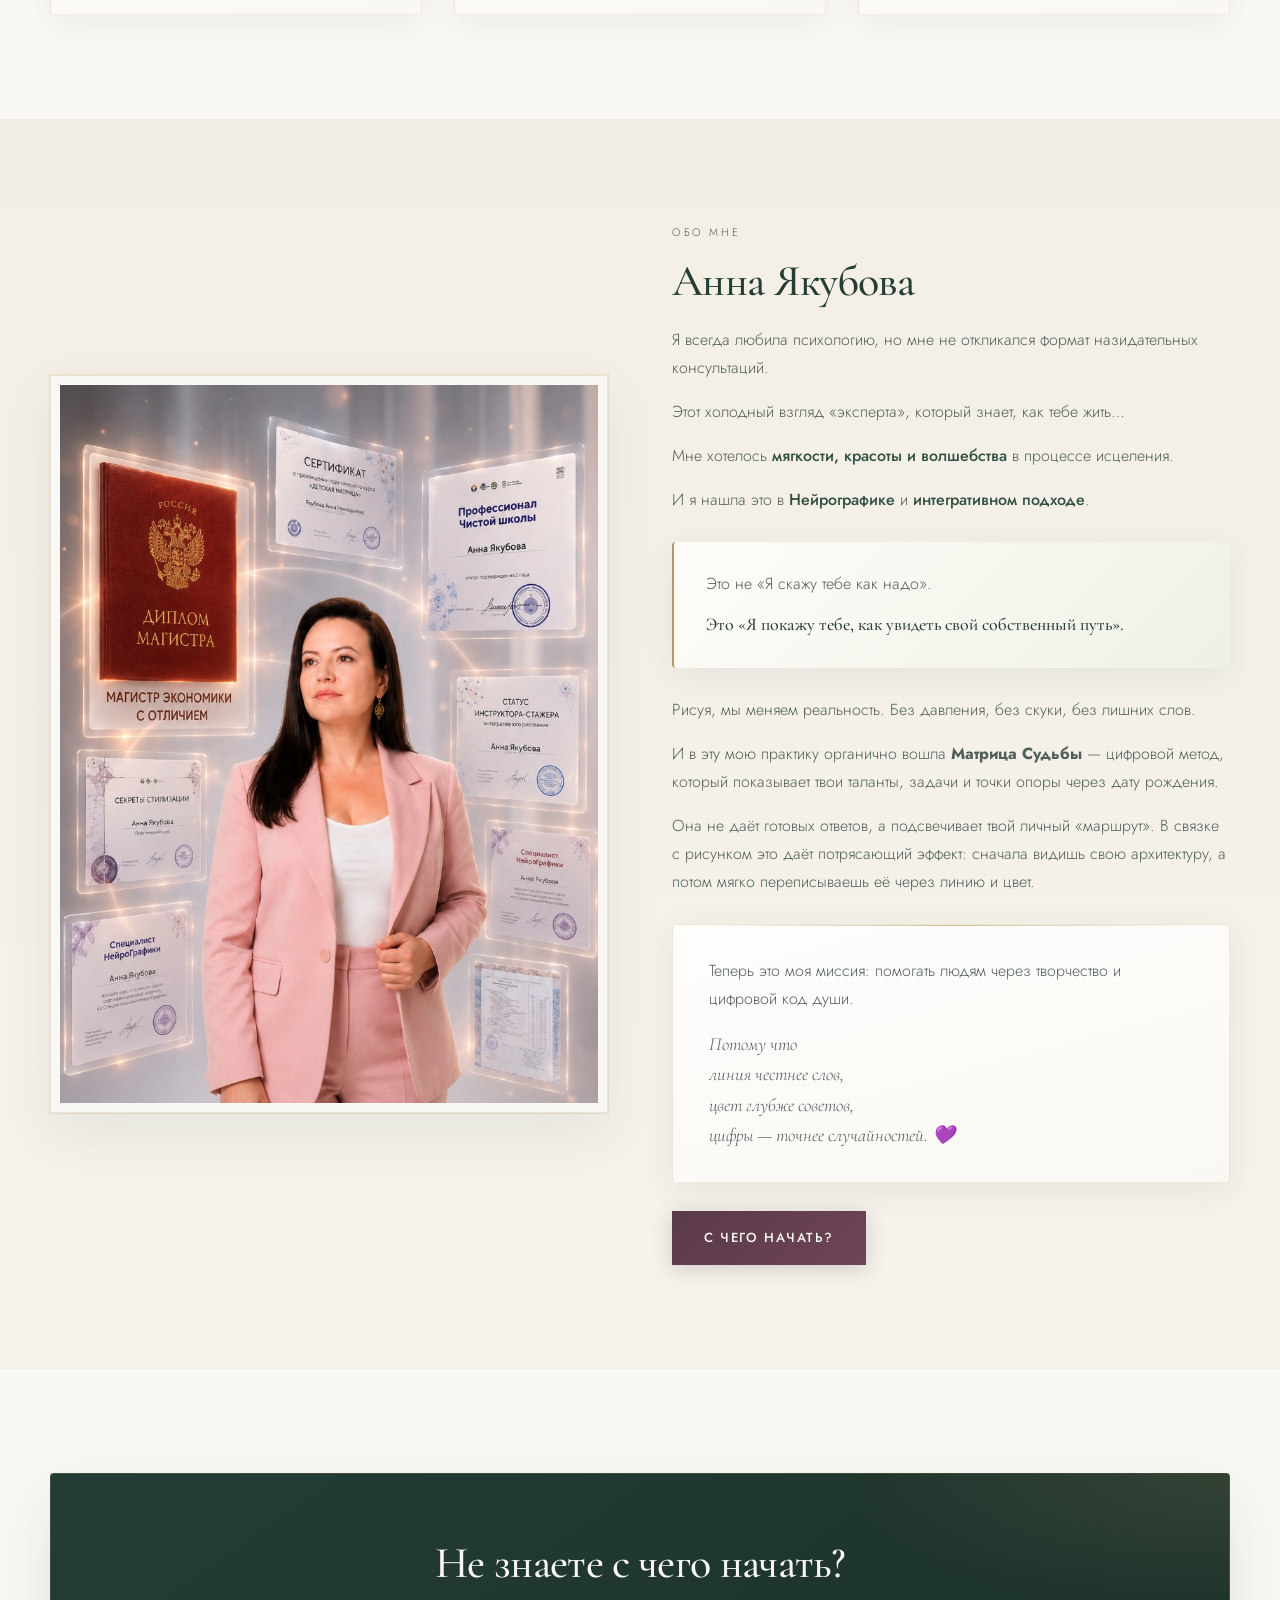
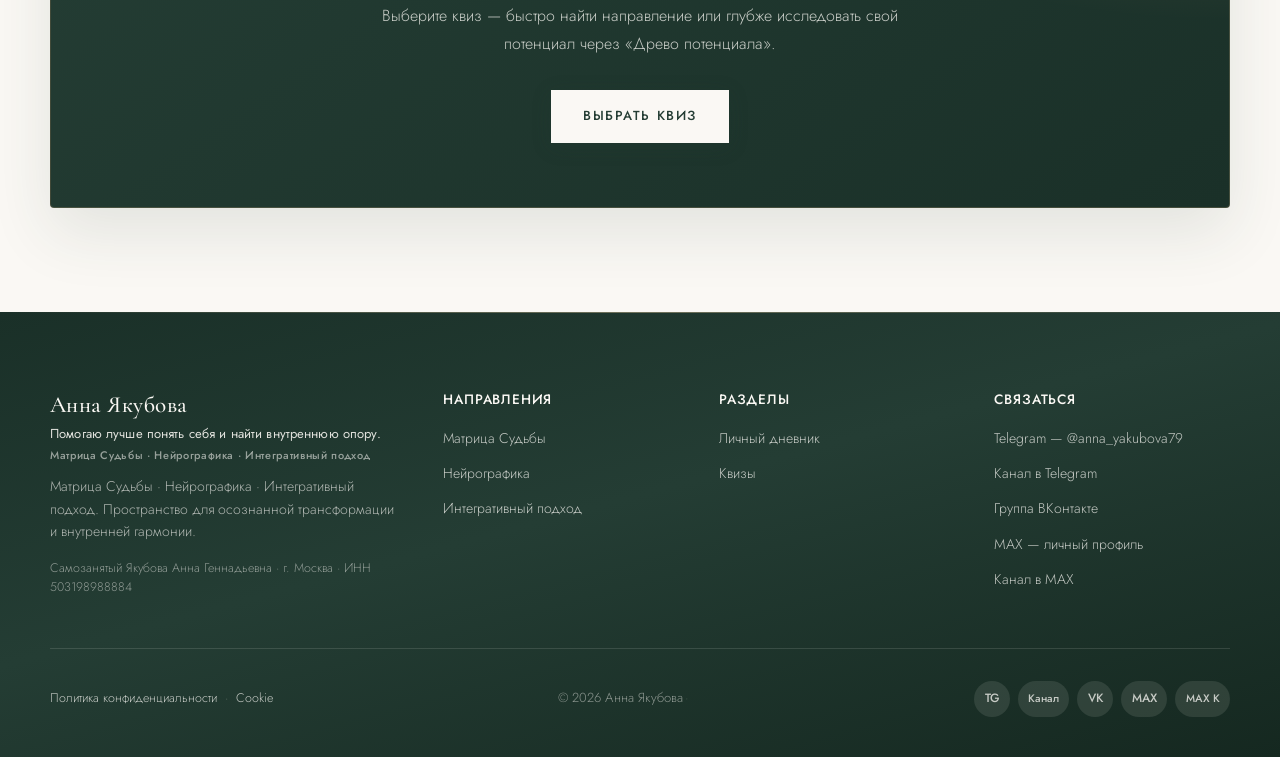
==== commit 0ea78de3: "Hero: новая фраза «Когда устала жить как раньше». Co-authored-by: Cursor <cursoragent@cursor.com>" ====
--- a/index.html
+++ b/index.html
@@ -9,7 +9,7 @@
   <link rel="preconnect" href="https://fonts.googleapis.com">
   <link rel="preconnect" href="https://fonts.gstatic.com" crossorigin>
   <link href="https://fonts.googleapis.com/css2?family=Cormorant+Garamond:ital,wght@0,400;0,500;0,600;1,400;1,500&family=Jost:ital,wght@0,300;0,400;0,500;0,600;1,300&display=swap" rel="stylesheet">
-  <link rel="stylesheet" href="css/styles.css?v=premium2026m4">
+  <link rel="stylesheet" href="css/styles.css?v=premium2026m5">
   <script src="js/config.js"></script>
   <script src="js/seo.js"></script>
 </head>
@@ -43,7 +43,7 @@
 
       <div class="container hero__layout">
         <div class="hero__content reveal">
-          <span class="hero__label">Энергия единства · гармонии</span>
+          <span class="hero__label">Когда устала жить как раньше</span>
           <h1 class="hero__title">Пространство <em>осознанной</em> трансформации</h1>
           <p class="hero__subtitle">
             Я помогаю раскрыть свой потенциал через Матрицу Судьбы, нейрографику
--- a/css/styles.css
+++ b/css/styles.css
@@ -395,11 +395,17 @@
   display: inline-flex;
   align-items: center;
   gap: 0.85rem;
-  font-size: 0.68rem;
-  letter-spacing: 0.24em;
-  text-transform: uppercase;
-  color: var(--gold);
+  font-family: var(--font-serif);
+  font-size: clamp(1rem, 2.2vw, 1.2rem);
+  font-style: italic;
+  font-weight: 400;
+  letter-spacing: 0.01em;
+  text-transform: none;
+  color: var(--plum);
   margin-bottom: 1.5rem;
+  max-width: 28rem;
+  line-height: 1.35;
+  text-wrap: balance;
 }
 
 .hero__label::before,
@@ -2503,18 +2509,20 @@
   }
 
   .hero__label {
-    font-size: 0.72rem;
-    color: var(--forest);
-    letter-spacing: 0.18em;
+    font-size: clamp(1.05rem, 4.2vw, 1.2rem);
+    color: var(--plum);
+    max-width: none;
   }
 
   .hero__label::before,
   .hero__label::after {
-    background: linear-gradient(90deg, transparent, rgba(36, 61, 52, 0.35));
+    flex-shrink: 0;
+    width: 1.25rem;
+    background: linear-gradient(90deg, transparent, rgba(90, 58, 72, 0.35));
   }
 
   .hero__label::after {
-    background: linear-gradient(90deg, rgba(36, 61, 52, 0.35), transparent);
+    background: linear-gradient(90deg, rgba(90, 58, 72, 0.35), transparent);
   }
 
   .section { padding: 3.5rem 0; }
